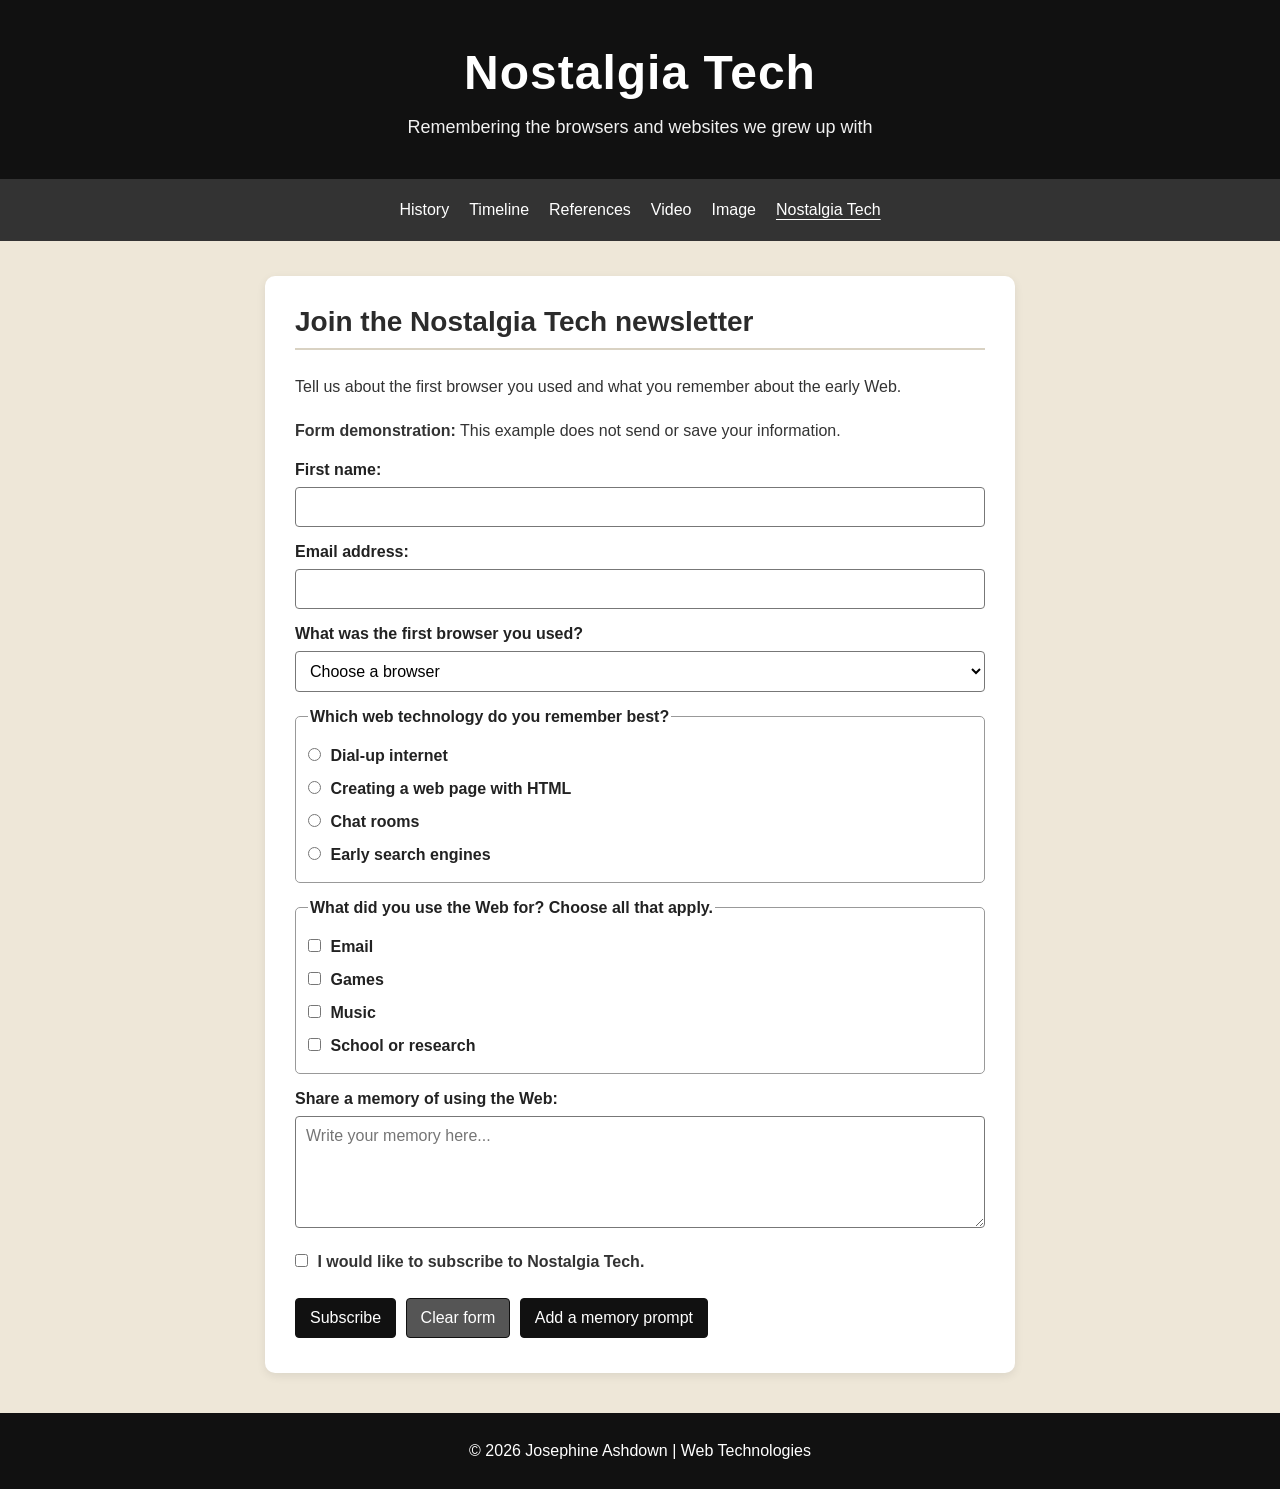
==== nostalgia-tech.html @ 3d27c57a "Add files via upload" ====
<!DOCTYPE html>
<html lang="en-GB">
<head>
    <meta charset="UTF-8">
    <meta name="viewport" content="width=device-width, initial-scale=1.0">
    <meta name="description" content="Share your memories of early web browsers and web technologies.">
    <title>Nostalgia Tech | Web Technologies</title>
    <link rel="stylesheet" href="web-technologies.css">

</head>
<body>
    <a class="skip-link" href="#main-content">Skip to main content</a>

    <header>
        <h1>Nostalgia Tech</h1>
        <p>Remembering the browsers and websites we grew up with</p>
    </header>

    <nav aria-label="Main navigation">
        <a href="index.html#history">History</a>
        <a href="index.html#timeline">Timeline</a>
        <a href="index.html#references">References</a>
        <a href="index.html#video">Video</a>
        <a href="index.html#image">Image</a>
        <a href="nostalgia-tech.html" aria-current="page">Nostalgia Tech</a>
    </nav>

    <main id="main-content">
        <section class="form-container">
            <h2>Join the Nostalgia Tech newsletter</h2>
            <p>Tell us about the first browser you used and what you remember about the early Web.</p>
            <p><strong>Form demonstration:</strong> This example does not send or save your information.</p>

            <!-- The form controls below demonstrate basic HTML form elements. -->
            <form onsubmit="alert('Thank you for trying the Nostalgia Tech form. This is a demonstration only.'); return false;">
                <label for="fname">First name:</label>
                <input type="text" id="fname" name="fname" required>

                <label for="email">Email address:</label>
                <input type="email" id="email" name="email" required>

                <label for="browser">What was the first browser you used?</label>
                <select id="browser" name="browser">
                    <option value="">Choose a browser</option>
                    <option value="netscape">Netscape Navigator</option>
                    <option value="internet-explorer">Internet Explorer</option>
                    <option value="aol">AOL browser</option>
                    <option value="firefox">Mozilla Firefox</option>
                    <option value="chrome">Google Chrome</option>
                    <option value="other">Another browser</option>
                    <option value="unsure">I cannot remember</option>
                </select>

                <fieldset>
                    <legend>Which web technology do you remember best?</legend>
                    <input type="radio" id="dialup" name="technology" value="dial-up">
                    <label for="dialup">Dial-up internet</label><br>
                    <input type="radio" id="html" name="technology" value="html">
                    <label for="html">Creating a web page with HTML</label><br>
                    <input type="radio" id="chat" name="technology" value="chat-rooms">
                    <label for="chat">Chat rooms</label><br>
                    <input type="radio" id="search" name="technology" value="search-engines">
                    <label for="search">Early search engines</label>
                </fieldset>

                <fieldset>
                    <legend>What did you use the Web for? Choose all that apply.</legend>
                    <input type="checkbox" id="email-use" name="web-use" value="email">
                    <label for="email-use">Email</label><br>
                    <input type="checkbox" id="games" name="web-use" value="games">
                    <label for="games">Games</label><br>
                    <input type="checkbox" id="music" name="web-use" value="music">
                    <label for="music">Music</label><br>
                    <input type="checkbox" id="school" name="web-use" value="school">
                    <label for="school">School or research</label>
                </fieldset>

                <label for="memory">Share a memory of using the Web:</label>
                <textarea id="memory" name="memory" rows="5" placeholder="Write your memory here..."></textarea>

                <p>
                    <input type="checkbox" id="subscribe" name="subscribe" value="yes" required>
                    <label for="subscribe">I would like to subscribe to Nostalgia Tech.</label>
                </p>

                <input type="submit" name="submit" value="Subscribe">
                <input type="reset" name="reset" value="Clear form">
                <input type="button" name="memory_prompt" value="Add a memory prompt" onclick="document.getElementById('memory').value = 'What is the first website you remember visiting?';">
            </form>
        </section>
    </main>

    <footer>
        <p>&copy; 2026 Josephine Ashdown | Web Technologies</p>
    </footer>
</body>
</html>
---- web-technologies.css ----
/* -----------------------------
   WEBSITE
------------------------------ */

* {
    box-sizing: border-box;
}

html {
    scroll-behavior: smooth;
}

body {
    background-color: #eee7d8;
    color: #222;
    font-family: Arial, Helvetica, sans-serif;
    margin: 0;
    padding: 0;
}

/* -----------------------------
   ACCESSIBILITY LINK
------------------------------ */

.skip-link {
    position: absolute;
    top: -60px;
    left: 20px;
    z-index: 1000;
    padding: 10px 16px;
    border: 2px solid #111;
    border-radius: 5px;
    background-color: white;
    color: #111;
    font-weight: bold;
}

.skip-link:focus {
    top: 15px;
}

/* -----------------------------
   HEADER
------------------------------ */

header {
    padding: 45px 20px 35px;
    background-color: #111;
    color: white;
    text-align: center;
}

header h1 {
    margin: 0;
    font-size: 48px;
    letter-spacing: 1px;
}

header p {
    margin: 12px 0 0;
    color: #f1f1f1;
    font-size: 18px;
    text-align: center;
}

/* -----------------------------
   NAVIGATION
------------------------------ */

nav {
    display: flex;
    flex-wrap: nowrap;
    justify-content: center;
    align-items: center;
    gap: 12px;
    overflow-x: auto;
    padding: 12px 8px;
    background-color: #333;
}

nav a {
    flex: 0 0 auto;
    padding: 10px 4px;
    color: white;
    font-size: 16px;
    text-decoration: none;
    white-space: nowrap;
}

nav a:hover,
nav a:focus-visible {
    background-color: white;
    color: black;
}

nav a:focus-visible {
    outline: 3px solid #335f87;
    outline-offset: 2px;
    text-decoration: underline;
}

nav a[aria-current="page"] {
    text-decoration: underline;
    text-underline-offset: 4px;
}

/* -----------------------------
   MAIN CONTENT AND SECTIONS
------------------------------ */

main {
    width: 100%;
    max-width: 1000px;
    margin: 35px auto;
    padding: 0 25px;
}

section {
    margin-bottom: 30px;
    padding: 30px;
    border-radius: 10px;
    background-color: white;
    box-shadow: 0 3px 10px rgba(0, 0, 0, 0.08);
}

h2 {
    margin-top: 0;
    padding-bottom: 10px;
    border-bottom: 2px solid #d9d2c3;
    color: #2b2b2b;
    font-size: 28px;
}

h3 {
    color: #444;
}

p {
    color: #333;
    font-size: 16px;
    line-height: 1.75;
    text-align: left;
}

ul {
    line-height: 1.8;
}

/* -----------------------------
   LINKS
------------------------------ */

main a {
    color: #174c7c;
    overflow-wrap: anywhere;
    text-decoration: underline;
    text-underline-offset: 3px;
}

main a:hover {
    color: #8b1e1e;
    text-decoration-thickness: 2px;
}

main a:focus-visible {
    outline: 3px solid #335f87;
    outline-offset: 3px;
}

/* -----------------------------
   TABLE
------------------------------ */

.table-container {
    overflow-x: auto;
}

table {
    width: 100%;
    margin-top: 20px;
    border-collapse: collapse;
}

caption {
    margin-bottom: 12px;
    color: #333;
    font-size: 17px;
    font-weight: bold;
    text-align: left;
}

th,
td {
    padding: 12px 14px;
    border: 1px solid #b8b8b8;
    text-align: left;
}

th {
    background-color: #313131;
    color: white;
}

tr:nth-child(even) {
    background-color: #f5f5f5;
}

/* -----------------------------
   IMAGE AND VIDEO
------------------------------ */

figure {
    margin: 25px 0;
    text-align: center;
}

img {
    display: block;
    width: 100%;
    max-width: 700px;
    height: auto;
    margin: auto;
    border-radius: 6px;
}

figcaption {
    margin-top: 12px;
    color: #555;
    font-size: 14px;
    font-style: italic;
}

.video-container {
    max-width: 700px;
    margin: 25px auto;
}

.video-container iframe {
    display: block;
    width: 100%;
    aspect-ratio: 16 / 9;
    border: 0;
    border-radius: 8px;
}

.small-note {
    color: #555;
    font-size: 14px;
    font-style: italic;
}

/* -----------------------------
   NEWSLETTER FORM
------------------------------ */

.form-container {
    max-width: 750px;
    margin: 30px auto;
}

.form-container label,
.form-container legend {
    font-weight: bold;
}

.form-container input[type="text"],
.form-container input[type="email"],
.form-container select,
.form-container textarea {
    display: block;
    width: 100%;
    margin: 8px 0 16px;
    padding: 10px;
    border: 1px solid #777;
    border-radius: 4px;
    background-color: white;
    font: inherit;
}

.form-container textarea {
    resize: vertical;
}

.form-container fieldset {
    margin: 16px 0;
    padding: 12px;
    border: 1px solid #999;
    border-radius: 5px;
}

.form-container input[type="radio"],
.form-container input[type="checkbox"] {
    margin: 10px 5px 10px 0;
    accent-color: #174c7c;
}

.form-container input[type="submit"],
.form-container input[type="reset"],
.form-container input[type="button"] {
    margin: 5px 5px 5px 0;
    padding: 10px 14px;
    border: 1px solid #111;
    border-radius: 4px;
    background-color: #111;
    color: white;
    font: inherit;
    cursor: pointer;
}

.form-container input[type="reset"] {
    background-color: #555;
}

.form-container input:focus-visible,
.form-container select:focus-visible,
.form-container textarea:focus-visible {
    outline: 3px solid #335f87;
    outline-offset: 2px;
}

/* -----------------------------
   FOOTER
------------------------------ */

footer {
    margin-top: 40px;
    padding: 24px 20px;
    background-color: #111;
}

footer p {
    margin: 0;
    color: white;
    text-align: center;
}

/* -----------------------------
   MOBILE LAYOUT
------------------------------ */

@media (max-width: 600px) {
    header {
        padding: 24px 16px;
    }

    header h1 {
        font-size: 30px;
        line-height: 1.2;
    }

    header p {
        font-size: 16px;
    }

    nav {
        justify-content: flex-start;
        gap: 8px;
        padding: 8px;
    }

    nav a {
        min-height: 44px;
        padding: 12px 4px;
        font-size: 14px;
    }

    main {
        margin: 20px auto;
        padding: 0 16px;
    }

    section {
        margin-bottom: 20px;
        padding: 20px;
    }

    h2 {
        font-size: 24px;
    }
}

/* Follow the visitor's reduced-motion setting */
@media (prefers-reduced-motion: reduce) {
    html {
        scroll-behavior: auto;
    }
}
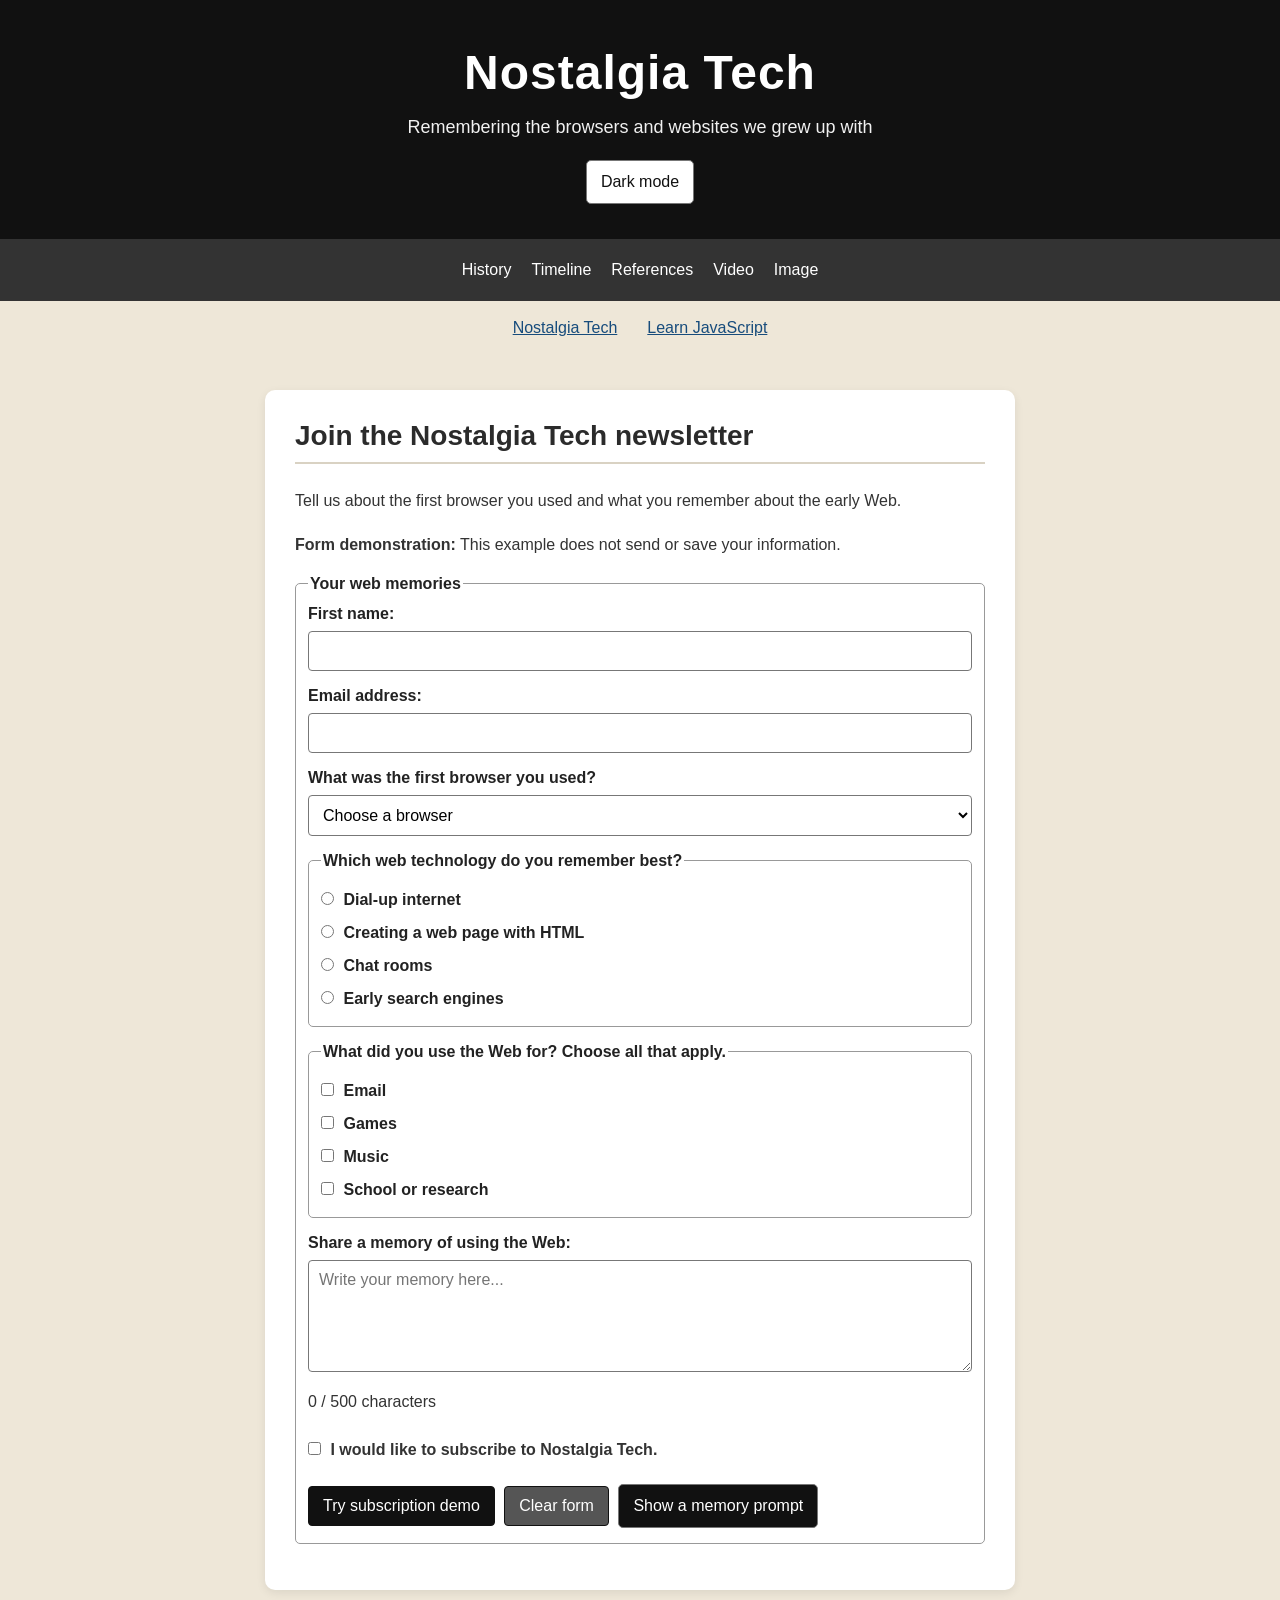
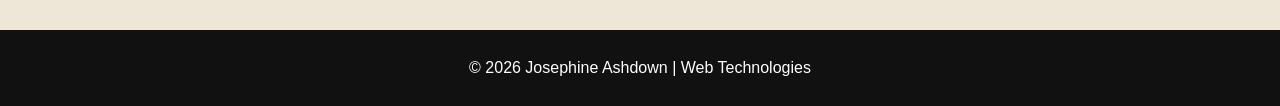
==== commit c4400b33: "Add files via upload" ====
--- a/nostalgia-tech.html
+++ b/nostalgia-tech.html
@@ -5,8 +5,10 @@
     <meta name="viewport" content="width=device-width, initial-scale=1.0">
     <meta name="description" content="Share your memories of early web browsers and web technologies.">
     <title>Nostalgia Tech | Web Technologies</title>
-    <link rel="stylesheet" href="web-technologies.css">
+    <link rel="stylesheet" href="style.css">
 
+    <!-- defer lets the HTML load before JavaScript finds its elements. -->
+    <script src="script.js" defer></script>
 </head>
 <body>
     <a class="skip-link" href="#main-content">Skip to main content</a>
@@ -14,6 +16,7 @@
     <header>
         <h1>Nostalgia Tech</h1>
         <p>Remembering the browsers and websites we grew up with</p>
+        <button id="theme-button" type="button" aria-pressed="false" hidden data-js-controls>Dark mode</button>
     </header>
 
     <nav aria-label="Main navigation">
@@ -22,22 +25,25 @@
         <a href="index.html#references">References</a>
         <a href="index.html#video">Video</a>
         <a href="index.html#image">Image</a>
-        <a href="nostalgia-tech.html" aria-current="page">Nostalgia Tech</a>
     </nav>
+    <div class="page-links"><a href="nostalgia-tech.html">Nostalgia Tech</a><a href="index.html#javascript">Learn JavaScript</a></div>
+    <noscript><p>JavaScript is disabled. You can still read the pages; interactive demonstrations need JavaScript enabled.</p></noscript>
 
-    <main id="main-content">
+    <main id="main-content" tabindex="-1">
         <section class="form-container">
             <h2>Join the Nostalgia Tech newsletter</h2>
             <p>Tell us about the first browser you used and what you remember about the early Web.</p>
             <p><strong>Form demonstration:</strong> This example does not send or save your information.</p>
 
             <!-- The form controls below demonstrate basic HTML form elements. -->
-            <form onsubmit="alert('Thank you for trying the Nostalgia Tech form. This is a demonstration only.'); return false;">
+            <form id="nostalgia-form">
+                <fieldset id="form-fields" disabled>
+                <legend>Your web memories</legend>
                 <label for="fname">First name:</label>
-                <input type="text" id="fname" name="fname" required>
+                <input type="text" id="fname" name="fname" autocomplete="given-name" required>
 
                 <label for="email">Email address:</label>
-                <input type="email" id="email" name="email" required>
+                <input type="email" id="email" name="email" autocomplete="email" required>
 
                 <label for="browser">What was the first browser you used?</label>
                 <select id="browser" name="browser">
@@ -76,16 +82,19 @@
                 </fieldset>
 
                 <label for="memory">Share a memory of using the Web:</label>
-                <textarea id="memory" name="memory" rows="5" placeholder="Write your memory here..."></textarea>
+                <textarea id="memory" name="memory" rows="5" maxlength="500" aria-describedby="memory-count memory-hint" placeholder="Write your memory here..."></textarea>
+                <p id="memory-count">0 / 500 characters</p><p id="memory-hint" aria-live="polite"></p>
 
                 <p>
                     <input type="checkbox" id="subscribe" name="subscribe" value="yes" required>
                     <label for="subscribe">I would like to subscribe to Nostalgia Tech.</label>
                 </p>
 
-                <input type="submit" name="submit" value="Subscribe">
+                <input type="submit" name="submit" value="Try subscription demo">
                 <input type="reset" name="reset" value="Clear form">
-                <input type="button" name="memory_prompt" value="Add a memory prompt" onclick="document.getElementById('memory').value = 'What is the first website you remember visiting?';">
+                <button type="button" id="memory-prompt">Show a memory prompt</button>
+            </fieldset>
+                <p id="form-status" class="status" role="status"></p>
             </form>
         </section>
     </main>
--- a/style.css
+++ b/style.css
@@ -0,0 +1,434 @@
+/* -----------------------------
+   WEBSITE
+------------------------------ */
+
+* {
+    box-sizing: border-box;
+}
+
+html {
+    scroll-behavior: smooth;
+}
+
+body {
+    background-color: #eee7d8;
+    color: #222;
+    font-family: Arial, Helvetica, sans-serif;
+    margin: 0;
+    padding: 0;
+}
+
+/* -----------------------------
+   ACCESSIBILITY LINK
+------------------------------ */
+
+.skip-link {
+    position: absolute;
+    top: -60px;
+    left: 20px;
+    z-index: 1000;
+    padding: 10px 16px;
+    border: 2px solid #111;
+    border-radius: 5px;
+    background-color: white;
+    color: #111;
+    font-weight: bold;
+}
+
+.skip-link:focus {
+    top: 15px;
+}
+
+/* -----------------------------
+   HEADER
+------------------------------ */
+
+header {
+    padding: 45px 20px 35px;
+    background-color: #111;
+    color: white;
+    text-align: center;
+}
+
+header h1 {
+    margin: 0;
+    font-size: 48px;
+    letter-spacing: 1px;
+}
+
+header p {
+    margin: 12px 0 0;
+    color: #f1f1f1;
+    font-size: 18px;
+    text-align: center;
+}
+
+/* -----------------------------
+   NAVIGATION
+------------------------------ */
+
+nav {
+    display: flex;
+    flex-wrap: nowrap;
+    justify-content: flex-start;
+    align-items: center;
+    gap: 12px;
+    overflow-x: auto;
+    padding: 12px 8px;
+    background-color: #333;
+}
+
+nav a {
+    flex: 0 0 auto;
+    padding: 10px 4px;
+    color: white;
+    font-size: 16px;
+    text-decoration: none;
+    white-space: nowrap;
+}
+
+nav a:hover,
+nav a:focus-visible {
+    background-color: white;
+    color: black;
+}
+
+nav a:focus-visible {
+    outline: 3px solid #335f87;
+    outline-offset: 2px;
+    text-decoration: underline;
+}
+
+nav a[aria-current="page"] {
+    text-decoration: underline;
+    text-underline-offset: 4px;
+}
+
+/* -----------------------------
+   MAIN CONTENT AND SECTIONS
+------------------------------ */
+
+main {
+    width: 100%;
+    max-width: 1000px;
+    margin: 35px auto;
+    padding: 0 25px;
+}
+
+section {
+    margin-bottom: 30px;
+    padding: 30px;
+    border-radius: 10px;
+    background-color: white;
+    box-shadow: 0 3px 10px rgba(0, 0, 0, 0.08);
+}
+
+h2 {
+    margin-top: 0;
+    padding-bottom: 10px;
+    border-bottom: 2px solid #d9d2c3;
+    color: #2b2b2b;
+    font-size: 28px;
+}
+
+h3 {
+    color: #444;
+}
+
+p {
+    color: #333;
+    font-size: 16px;
+    line-height: 1.75;
+    text-align: left;
+}
+
+ul {
+    line-height: 1.8;
+}
+
+/* -----------------------------
+   LINKS
+------------------------------ */
+
+main a {
+    color: #174c7c;
+    overflow-wrap: anywhere;
+    text-decoration: underline;
+    text-underline-offset: 3px;
+}
+
+main a:hover {
+    color: #8b1e1e;
+    text-decoration-thickness: 2px;
+}
+
+main a:focus-visible {
+    outline: 3px solid #335f87;
+    outline-offset: 3px;
+}
+
+/* -----------------------------
+   TABLE
+------------------------------ */
+
+.table-container {
+    overflow-x: auto;
+}
+
+table {
+    width: 100%;
+    margin-top: 20px;
+    border-collapse: collapse;
+}
+
+caption {
+    margin-bottom: 12px;
+    color: #333;
+    font-size: 17px;
+    font-weight: bold;
+    text-align: left;
+}
+
+th,
+td {
+    padding: 12px 14px;
+    border: 1px solid #b8b8b8;
+    text-align: left;
+}
+
+th {
+    background-color: #313131;
+    color: white;
+}
+
+tr:nth-child(even) {
+    background-color: #f5f5f5;
+}
+
+/* -----------------------------
+   IMAGE AND VIDEO
+------------------------------ */
+
+figure {
+    margin: 25px 0;
+    text-align: center;
+}
+
+img {
+    display: block;
+    width: 100%;
+    max-width: 700px;
+    height: auto;
+    margin: auto;
+    border-radius: 6px;
+}
+
+figcaption {
+    margin-top: 12px;
+    color: #555;
+    font-size: 14px;
+    font-style: italic;
+}
+
+.video-container {
+    max-width: 700px;
+    margin: 25px auto;
+}
+
+.video-container iframe {
+    display: block;
+    width: 100%;
+    aspect-ratio: 16 / 9;
+    border: 0;
+    border-radius: 8px;
+}
+
+.small-note {
+    color: #555;
+    font-size: 14px;
+    font-style: italic;
+}
+
+/* -----------------------------
+   NEWSLETTER FORM
+------------------------------ */
+
+.form-container {
+    max-width: 750px;
+    margin: 30px auto;
+}
+
+.form-container label,
+.form-container legend {
+    font-weight: bold;
+}
+
+.form-container input[type="text"],
+.form-container input[type="email"],
+.form-container select,
+.form-container textarea {
+    display: block;
+    width: 100%;
+    margin: 8px 0 16px;
+    padding: 10px;
+    border: 1px solid #777;
+    border-radius: 4px;
+    background-color: white;
+    font: inherit;
+}
+
+.form-container textarea {
+    resize: vertical;
+}
+
+.form-container fieldset {
+    margin: 16px 0;
+    padding: 12px;
+    border: 1px solid #999;
+    border-radius: 5px;
+}
+
+.form-container input[type="radio"],
+.form-container input[type="checkbox"] {
+    margin: 10px 5px 10px 0;
+    accent-color: #174c7c;
+}
+
+.form-container input[type="submit"],
+.form-container input[type="reset"],
+.form-container input[type="button"] {
+    margin: 5px 5px 5px 0;
+    padding: 10px 14px;
+    border: 1px solid #111;
+    border-radius: 4px;
+    background-color: #111;
+    color: white;
+    font: inherit;
+    cursor: pointer;
+}
+
+.form-container input[type="reset"] {
+    background-color: #555;
+}
+
+.form-container input:focus-visible,
+.form-container select:focus-visible,
+.form-container textarea:focus-visible {
+    outline: 3px solid #335f87;
+    outline-offset: 2px;
+}
+
+/* -----------------------------
+   FOOTER
+------------------------------ */
+
+footer {
+    margin-top: 40px;
+    padding: 24px 20px;
+    background-color: #111;
+}
+
+footer p {
+    margin: 0;
+    color: white;
+    text-align: center;
+}
+
+/* -----------------------------
+   MOBILE LAYOUT
+------------------------------ */
+
+@media (max-width: 600px) {
+    header {
+        padding: 24px 16px;
+    }
+
+    header h1 {
+        font-size: 30px;
+        line-height: 1.2;
+    }
+
+    header p {
+        font-size: 16px;
+    }
+
+    nav {
+        justify-content: flex-start;
+        gap: 8px;
+        padding: 8px;
+    }
+
+    nav a {
+        min-height: 44px;
+        padding: 12px 4px;
+        font-size: 14px;
+    }
+
+    main {
+        margin: 20px auto;
+        padding: 0 16px;
+    }
+
+    section {
+        margin-bottom: 20px;
+        padding: 20px;
+    }
+
+    h2 {
+        font-size: 24px;
+    }
+}
+
+/* Follow the visitor's reduced-motion setting */
+@media (prefers-reduced-motion: reduce) {
+    html {
+        scroll-behavior: auto;
+    }
+}
+
+/* Shared controls: native buttons support keyboard activation. */
+button { font: inherit; padding: 10px 14px; min-height: 44px; border: 1px solid #777; border-radius: 5px; cursor: pointer; background: #111; color: white; }
+button:hover { background: #444; }
+:focus-visible { outline: 3px solid #337bb7; outline-offset: 3px; }
+header button { margin-top: 16px; background: white; color: #111; }
+header button:hover { background: #ddd; }
+[hidden] { display: none !important; }
+nav a:first-child { margin-left: auto; }
+nav a:last-child { margin-right: auto; }
+.page-links { display: flex; justify-content: center; flex-wrap: wrap; gap: 18px; padding: 12px; background: #eee7d8; }
+.page-links a { color: #174c7c; padding: 6px; }
+input, select, textarea { font: inherit; max-width: 100%; }
+#browser-filter { display: block; width: 100%; padding: 12px; margin: 8px 0; }
+details { border: 1px solid #999; border-radius: 5px; padding: 14px; margin: 14px 0; }
+summary { cursor: pointer; font-weight: bold; min-height: 32px; }
+pre { background: #f3f0e9; padding: 16px; overflow-x: auto; line-height: 1.6; }
+code { font-family: Consolas, monospace; }
+.demo-controls { display: flex; flex-wrap: wrap; gap: 10px; }
+.status { border-left: 4px solid #335f87; padding-left: 12px; }
+fieldset { min-width: 0; }
+/* JavaScript toggles this class; CSS remains responsible for colours. */
+body.dark-mode { background: #181818; color: #f5f5f5; color-scheme: dark; }
+body.dark-mode section { background: #242424; }
+body.dark-mode p, body.dark-mode h2, body.dark-mode h3,
+body.dark-mode caption, body.dark-mode figcaption { color: #f5f5f5; }
+body.dark-mode main a { color: #9dccff; }
+body.dark-mode tr:nth-child(even), body.dark-mode pre { background: #333; }
+body.dark-mode .form-container input[type="text"],
+body.dark-mode .form-container input[type="email"],
+body.dark-mode select, body.dark-mode textarea { background: #181818; color: #fff; }
+/* Five section links stay together. Other pages have their own row. */
+@media (max-width: 600px) {
+    nav { gap: 6px; padding: 8px 4px; }
+    nav a { font-size: 13px; padding: 12px 3px; }
+    section { padding: 16px; }
+    th, td { padding: 8px; }
+}
+/* Print the learning material without navigation or interactive controls. */
+@media print {
+    body, body.dark-mode { background: white; color: black; }
+    header, footer, nav, .page-links, button, .demo-controls, .video-container { display: none !important; }
+    main { max-width: none; padding: 0; margin: 0; }
+    section, body.dark-mode section { box-shadow: none; background: white; padding: 8px 0; }
+    body.dark-mode p, body.dark-mode h2, body.dark-mode h3, body.dark-mode caption { color: black; }
+    pre { white-space: pre-wrap; overflow-wrap: anywhere; }
+}
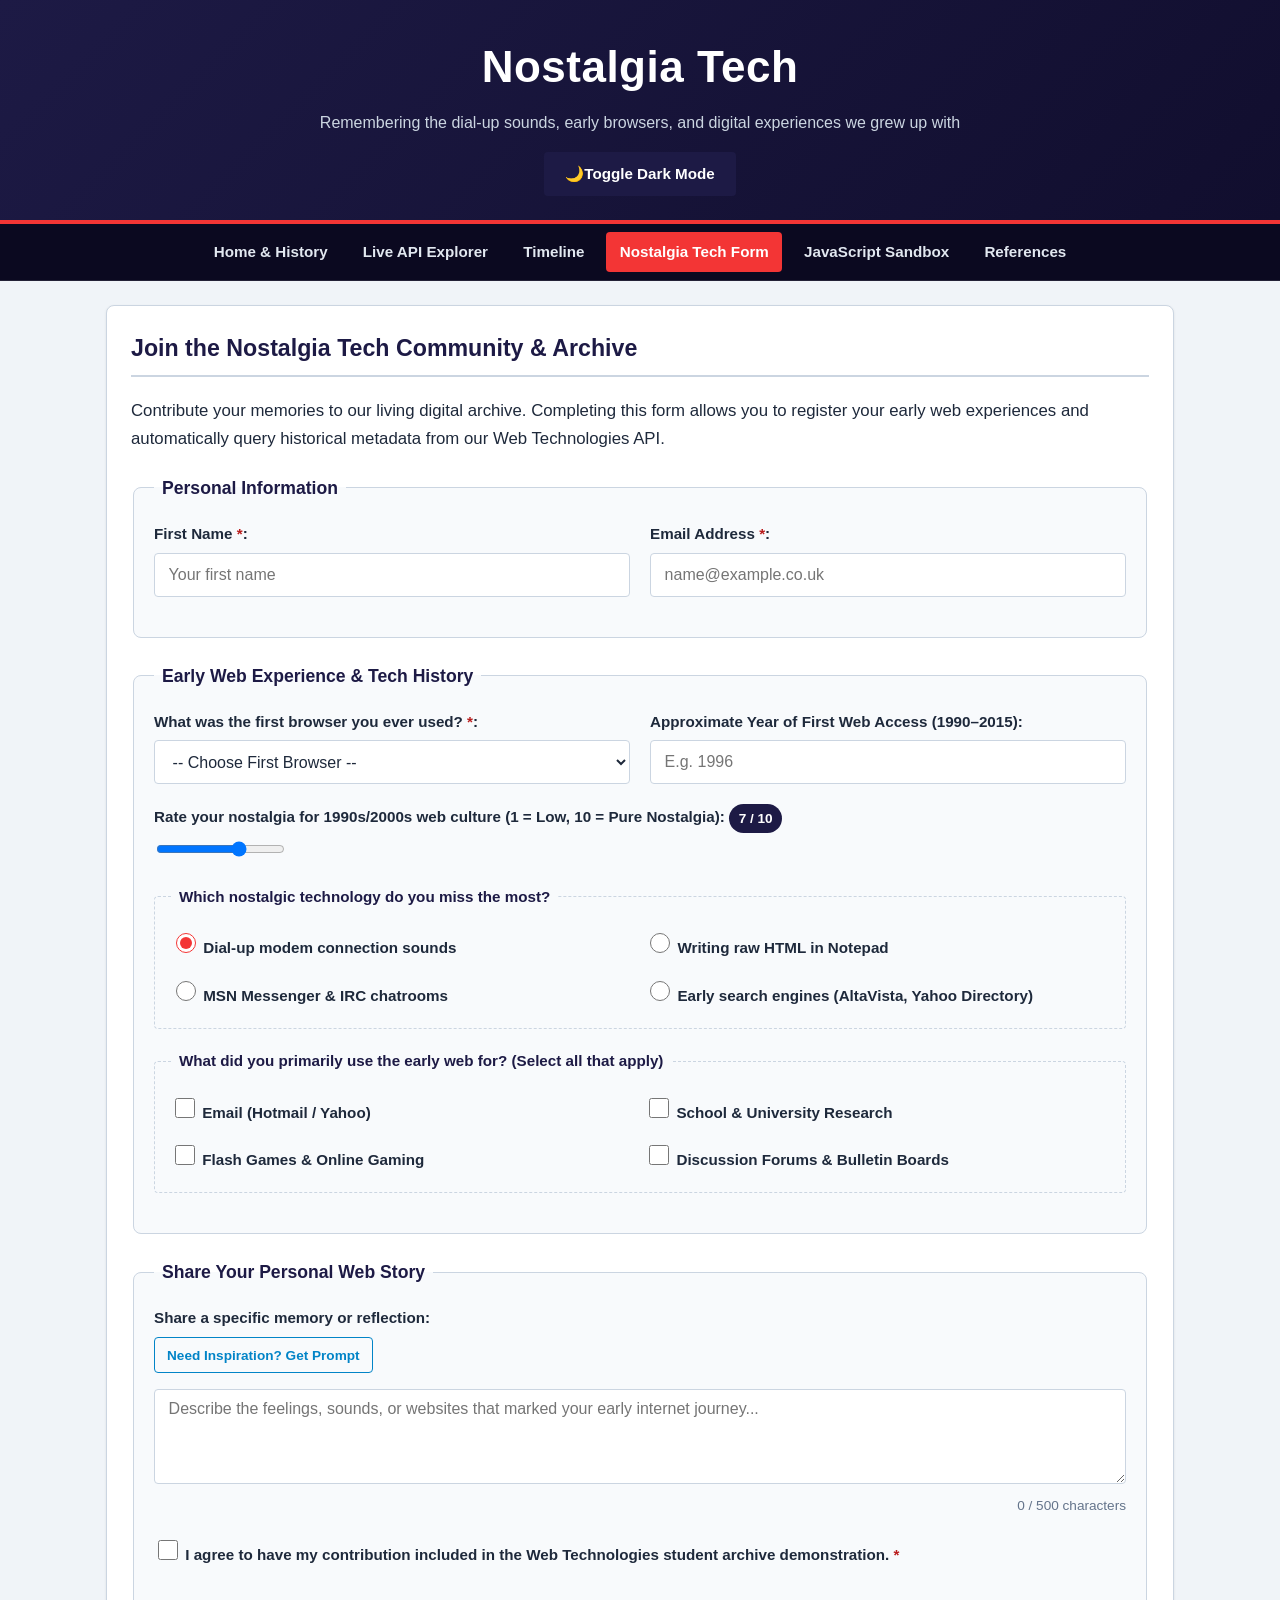
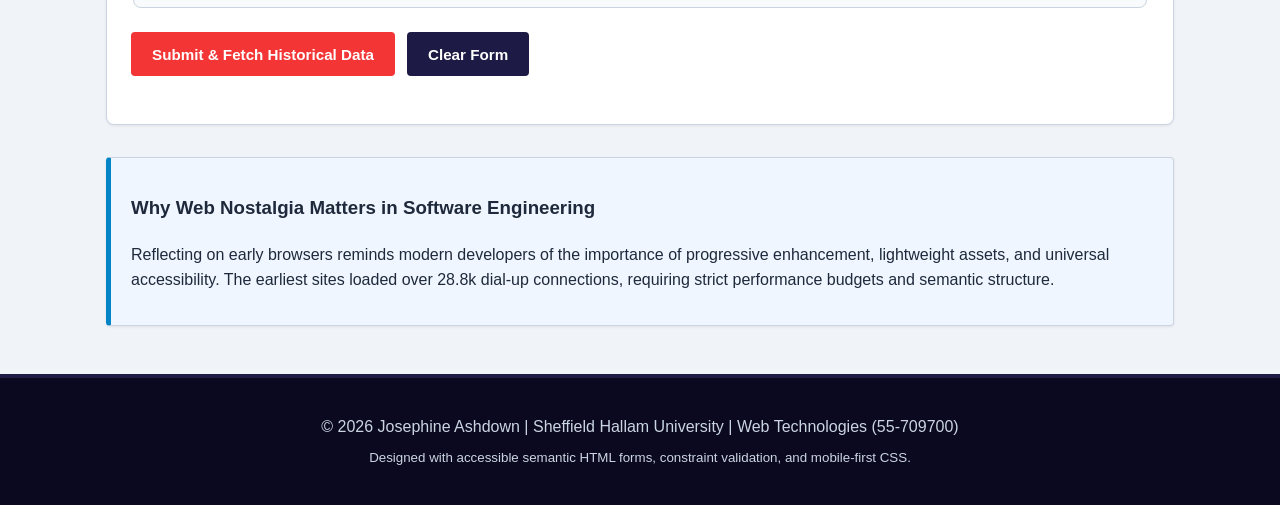
==== commit 5d359f9b: "Add files via upload" ====
--- a/nostalgia-tech.html
+++ b/nostalgia-tech.html
@@ -3,104 +3,251 @@
 <head>
     <meta charset="UTF-8">
     <meta name="viewport" content="width=device-width, initial-scale=1.0">
-    <meta name="description" content="Share your memories of early web browsers and web technologies.">
-    <title>Nostalgia Tech | Web Technologies</title>
+    <meta name="description" content="Share and archive memories of early web browsers, vintage web technologies, and dial-up internet experiences.">
+    <title>Nostalgia Tech | Web Memories & Archive Community</title>
+    
+    <!-- External Mobile-First Stylesheet -->
     <link rel="stylesheet" href="style.css">
-
-    <!-- defer lets the HTML load before JavaScript finds its elements. -->
+    
+    <!-- External JavaScript with defer -->
     <script src="script.js" defer></script>
 </head>
 <body>
+    <!-- Accessibility Skip Link -->
     <a class="skip-link" href="#main-content">Skip to main content</a>
 
-    <header>
-        <h1>Nostalgia Tech</h1>
-        <p>Remembering the browsers and websites we grew up with</p>
-        <button id="theme-button" type="button" aria-pressed="false" hidden data-js-controls>Dark mode</button>
+    <!-- Semantic Header -->
+    <header class="site-header">
+        <div class="header-content">
+            <h1>Nostalgia Tech</h1>
+            <p class="tagline">Remembering the dial-up sounds, early browsers, and digital experiences we grew up with</p>
+            <button id="theme-button" type="button" class="btn btn-secondary" aria-pressed="false" data-js-controls>
+                <span class="theme-icon" aria-hidden="true">🌙</span> Toggle Dark Mode
+            </button>
+        </div>
     </header>
 
-    <nav aria-label="Main navigation">
-        <a href="index.html#history">History</a>
-        <a href="index.html#timeline">Timeline</a>
-        <a href="index.html#references">References</a>
-        <a href="index.html#video">Video</a>
-        <a href="index.html#image">Image</a>
+    <!-- Semantic Navigation -->
+    <nav class="site-nav" aria-label="Main navigation">
+        <div class="nav-container">
+            <a href="index.html" class="nav-link">Home &amp; History</a>
+            <a href="index.html#explorer" class="nav-link">Live API Explorer</a>
+            <a href="index.html#timeline" class="nav-link">Timeline</a>
+            <a href="nostalgia-tech.html" class="nav-link active" aria-current="page">Nostalgia Tech Form</a>
+            <a href="index.html#javascript" class="nav-link">JavaScript Sandbox</a>
+            <a href="index.html#references" class="nav-link">References</a>
+        </div>
     </nav>
-    <div class="page-links"><a href="nostalgia-tech.html">Nostalgia Tech</a><a href="index.html#javascript">Learn JavaScript</a></div>
-    <noscript><p>JavaScript is disabled. You can still read the pages; interactive demonstrations need JavaScript enabled.</p></noscript>
 
     <main id="main-content" tabindex="-1">
-        <section class="form-container">
-            <h2>Join the Nostalgia Tech newsletter</h2>
-            <p>Tell us about the first browser you used and what you remember about the early Web.</p>
-            <p><strong>Form demonstration:</strong> This example does not send or save your information.</p>
-
-            <!-- The form controls below demonstrate basic HTML form elements. -->
-            <form id="nostalgia-form">
-                <fieldset id="form-fields" disabled>
-                <legend>Your web memories</legend>
-                <label for="fname">First name:</label>
-                <input type="text" id="fname" name="fname" autocomplete="given-name" required>
-
-                <label for="email">Email address:</label>
-                <input type="email" id="email" name="email" autocomplete="email" required>
-
-                <label for="browser">What was the first browser you used?</label>
-                <select id="browser" name="browser">
-                    <option value="">Choose a browser</option>
-                    <option value="netscape">Netscape Navigator</option>
-                    <option value="internet-explorer">Internet Explorer</option>
-                    <option value="aol">AOL browser</option>
-                    <option value="firefox">Mozilla Firefox</option>
-                    <option value="chrome">Google Chrome</option>
-                    <option value="other">Another browser</option>
-                    <option value="unsure">I cannot remember</option>
-                </select>
-
-                <fieldset>
-                    <legend>Which web technology do you remember best?</legend>
-                    <input type="radio" id="dialup" name="technology" value="dial-up">
-                    <label for="dialup">Dial-up internet</label><br>
-                    <input type="radio" id="html" name="technology" value="html">
-                    <label for="html">Creating a web page with HTML</label><br>
-                    <input type="radio" id="chat" name="technology" value="chat-rooms">
-                    <label for="chat">Chat rooms</label><br>
-                    <input type="radio" id="search" name="technology" value="search-engines">
-                    <label for="search">Early search engines</label>
+        <section class="content-section card-surface">
+            <h2>Join the Nostalgia Tech Community &amp; Archive</h2>
+            <p class="lead-text">
+                Contribute your memories to our living digital archive. Completing this form allows you to register your early web experiences and automatically query historical metadata from our Web Technologies API.
+            </p>
+
+            <!-- Comprehensive HTML5 Form showcasing advanced elements and validation -->
+            <!-- Citation: HTML Forms and Validation patterns adapted from W3Schools HTML Forms:
+                 https://www.w3schools.com/html/html_forms.asp
+                 https://www.w3schools.com/html/html_form_input_types.asp -->
+            <form id="nostalgia-form" class="styled-form" novalidate>
+                
+                <!-- Fieldset 1: Identity & Credentials -->
+                <fieldset class="form-fieldset">
+                    <legend>Personal Information</legend>
+                    
+                    <div class="form-row">
+                        <div class="form-group flex-1">
+                            <label for="fname">First Name <span class="required-indicator" aria-hidden="true">*</span>:</label>
+                            <input 
+                                type="text" 
+                                id="fname" 
+                                name="fname" 
+                                autocomplete="given-name" 
+                                required 
+                                minlength="2" 
+                                maxlength="50"
+                                placeholder="Your first name"
+                                aria-required="true"
+                            >
+                            <span class="validation-message" aria-live="polite"></span>
+                        </div>
+
+                        <div class="form-group flex-1">
+                            <label for="email">Email Address <span class="required-indicator" aria-hidden="true">*</span>:</label>
+                            <input 
+                                type="email" 
+                                id="email" 
+                                name="email" 
+                                autocomplete="email" 
+                                required 
+                                placeholder="name@example.co.uk"
+                                aria-required="true"
+                            >
+                            <span class="validation-message" aria-live="polite"></span>
+                        </div>
+                    </div>
                 </fieldset>
 
-                <fieldset>
-                    <legend>What did you use the Web for? Choose all that apply.</legend>
-                    <input type="checkbox" id="email-use" name="web-use" value="email">
-                    <label for="email-use">Email</label><br>
-                    <input type="checkbox" id="games" name="web-use" value="games">
-                    <label for="games">Games</label><br>
-                    <input type="checkbox" id="music" name="web-use" value="music">
-                    <label for="music">Music</label><br>
-                    <input type="checkbox" id="school" name="web-use" value="school">
-                    <label for="school">School or research</label>
+                <!-- Fieldset 2: Web Heritage & Technical Choices -->
+                <fieldset class="form-fieldset">
+                    <legend>Early Web Experience &amp; Tech History</legend>
+
+                    <div class="form-row">
+                        <div class="form-group flex-1">
+                            <label for="browser-select">What was the first browser you ever used? <span class="required-indicator" aria-hidden="true">*</span>:</label>
+                            <select id="browser-select" name="firstBrowser" required aria-required="true">
+                                <option value="">-- Choose First Browser --</option>
+                                <option value="WorldWideWeb">WorldWideWeb (1990)</option>
+                                <option value="Mosaic_(web_browser)">NCSA Mosaic (1993)</option>
+                                <option value="Netscape_Navigator">Netscape Navigator (1994)</option>
+                                <option value="Internet_Explorer">Internet Explorer (1995)</option>
+                                <option value="Opera_(web_browser)">Opera Browser (1995)</option>
+                                <option value="Mozilla_Firefox">Mozilla Firefox (2004)</option>
+                                <option value="Google_Chrome">Google Chrome (2008)</option>
+                                <option value="other">Another retro browser</option>
+                            </select>
+                        </div>
+
+                        <div class="form-group flex-1">
+                            <label for="year-input">Approximate Year of First Web Access (1990–2015):</label>
+                            <!-- Number input with min/max constraints -->
+                            <input 
+                                type="number" 
+                                id="year-input" 
+                                name="firstYear" 
+                                min="1990" 
+                                max="2015" 
+                                step="1" 
+                                placeholder="E.g. 1996"
+                            >
+                        </div>
+                    </div>
+
+                    <!-- Range Slider: Nostalgia Rating -->
+                    <!-- Citation: HTML Range slider adapted from W3Schools:
+                         https://www.w3schools.com/tags/att_input_type_range.asp -->
+                    <div class="form-group">
+                        <label for="nostalgia-rating">
+                            Rate your nostalgia for 1990s/2000s web culture (1 = Low, 10 = Pure Nostalgia): 
+                            <strong id="rating-output" class="badge-pill">7 / 10</strong>
+                        </label>
+                        <input 
+                            type="range" 
+                            id="nostalgia-rating" 
+                            name="nostalgiaRating" 
+                            min="1" 
+                            max="10" 
+                            value="7" 
+                            step="1"
+                        >
+                    </div>
+
+                    <!-- Radio Buttons Group -->
+                    <div class="form-group">
+                        <fieldset class="sub-fieldset">
+                            <legend>Which nostalgic technology do you miss the most?</legend>
+                            <div class="radio-grid">
+                                <label class="radio-label">
+                                    <input type="radio" name="techMemory" value="dialup" checked> Dial-up modem connection sounds
+                                </label>
+                                <label class="radio-label">
+                                    <input type="radio" name="techMemory" value="html-page"> Writing raw HTML in Notepad
+                                </label>
+                                <label class="radio-label">
+                                    <input type="radio" name="techMemory" value="chat"> MSN Messenger &amp; IRC chatrooms
+                                </label>
+                                <label class="radio-label">
+                                    <input type="radio" name="techMemory" value="search"> Early search engines (AltaVista, Yahoo Directory)
+                                </label>
+                            </div>
+                        </fieldset>
+                    </div>
+
+                    <!-- Checkboxes Group -->
+                    <div class="form-group">
+                        <fieldset class="sub-fieldset">
+                            <legend>What did you primarily use the early web for? (Select all that apply)</legend>
+                            <div class="checkbox-grid">
+                                <label class="checkbox-label">
+                                    <input type="checkbox" name="usage" value="email"> Email (Hotmail / Yahoo)
+                                </label>
+                                <label class="checkbox-label">
+                                    <input type="checkbox" name="usage" value="school"> School &amp; University Research
+                                </label>
+                                <label class="checkbox-label">
+                                    <input type="checkbox" name="usage" value="gaming"> Flash Games &amp; Online Gaming
+                                </label>
+                                <label class="checkbox-label">
+                                    <input type="checkbox" name="usage" value="forums"> Discussion Forums &amp; Bulletin Boards
+                                </label>
+                            </div>
+                        </fieldset>
+                    </div>
                 </fieldset>
 
-                <label for="memory">Share a memory of using the Web:</label>
-                <textarea id="memory" name="memory" rows="5" maxlength="500" aria-describedby="memory-count memory-hint" placeholder="Write your memory here..."></textarea>
-                <p id="memory-count">0 / 500 characters</p><p id="memory-hint" aria-live="polite"></p>
-
-                <p>
-                    <input type="checkbox" id="subscribe" name="subscribe" value="yes" required>
-                    <label for="subscribe">I would like to subscribe to Nostalgia Tech.</label>
-                </p>
-
-                <input type="submit" name="submit" value="Try subscription demo">
-                <input type="reset" name="reset" value="Clear form">
-                <button type="button" id="memory-prompt">Show a memory prompt</button>
-            </fieldset>
-                <p id="form-status" class="status" role="status"></p>
+                <!-- Fieldset 3: Qualitative Reflection & Consent -->
+                <fieldset class="form-fieldset">
+                    <legend>Share Your Personal Web Story</legend>
+                    
+                    <div class="form-group">
+                        <div class="label-with-action">
+                            <label for="memory-text">Share a specific memory or reflection:</label>
+                            <button type="button" id="memory-prompt-btn" class="btn btn-outline-sm">Need Inspiration? Get Prompt</button>
+                        </div>
+                        <p id="memory-hint" class="hint-text" aria-live="polite"></p>
+                        <textarea 
+                            id="memory-text" 
+                            name="memoryText" 
+                            rows="4" 
+                            maxlength="500" 
+                            placeholder="Describe the feelings, sounds, or websites that marked your early internet journey..." 
+                            aria-describedby="char-count"
+                        ></textarea>
+                        <div id="char-count" class="char-counter" aria-live="polite">0 / 500 characters</div>
+                    </div>
+
+                    <div class="form-group checkbox-consent">
+                        <label class="checkbox-label">
+                            <input type="checkbox" id="subscribe-checkbox" name="subscribe" required aria-required="true">
+                            <span>I agree to have my contribution included in the Web Technologies student archive demonstration. <span class="required-indicator">*</span></span>
+                        </label>
+                    </div>
+                </fieldset>
+
+                <!-- Form Controls & Actions -->
+                <div class="form-actions">
+                    <button type="submit" id="submit-form-btn" class="btn btn-primary">
+                        Submit &amp; Fetch Historical Data
+                    </button>
+                    <button type="reset" id="reset-form-btn" class="btn btn-secondary">
+                        Clear Form
+                    </button>
+                </div>
             </form>
+
+            <!-- Dynamic Post-Submission Status & Live API Feedback -->
+            <div id="form-feedback" class="status-banner" role="status" aria-live="polite"></div>
+            
+            <!-- Injected dynamic historical card from API based on user's first browser -->
+            <div id="browser-historical-card" class="api-results-wrapper"></div>
         </section>
+
+        <!-- Contextual Sidebar / Aside -->
+        <aside class="content-section callout-box">
+            <h3>Why Web Nostalgia Matters in Software Engineering</h3>
+            <p>
+                Reflecting on early browsers reminds modern developers of the importance of progressive enhancement, lightweight assets, and universal accessibility. The earliest sites loaded over 28.8k dial-up connections, requiring strict performance budgets and semantic structure.
+            </p>
+        </aside>
     </main>
 
-    <footer>
-        <p>&copy; 2026 Josephine Ashdown | Web Technologies</p>
+    <!-- Semantic Footer -->
+    <footer class="site-footer">
+        <div class="footer-container">
+            <p>&copy; 2026 Josephine Ashdown | Sheffield Hallam University | Web Technologies (55-709700)</p>
+            <p><small>Designed with accessible semantic HTML forms, constraint validation, and mobile-first CSS.</small></p>
+        </div>
     </footer>
 </body>
 </html>
--- a/style.css
+++ b/style.css
@@ -1,434 +1,906 @@
-/* -----------------------------
-   WEBSITE
------------------------------- */
-
-* {
+/* ==========================================================================
+   WEB TECHNOLOGIES (55-709700) – MASTER STYLESHEET
+   Architecture: Mobile-First Responsive Design (W3C / WCAG 2.1 AA Compliant)
+   Author: Josephine Ashdown
+   ========================================================================== */
+
+/* --------------------------------------------------------------------------
+   1. CSS Custom Properties (Design Tokens & Color Palette)
+   Citation: CSS Variables pattern adapted from W3Schools CSS Variables:
+   https://www.w3schools.com/css/css3_variables.asp
+   -------------------------------------------------------------------------- */
+:root {
+    /* Brand Theme Colors */
+    --color-primary: #1d1a45;       /* Deep Navy Blue */
+    --color-primary-hover: #2e2a6d;
+    --color-secondary: #f33535;     /* Accent Red */
+    --color-secondary-hover: #d22626;
+    --color-accent-teal: #0284c7;
+
+    /* Light Mode Neutrals */
+    --bg-page: #f0f4f8;             /* Soft Pale Blue-Gray */
+    --bg-surface: #ffffff;          /* Pure White for Cards */
+    --bg-surface-alt: #f8fafc;
+    --text-primary: #1e293b;        /* Charcoal for optimal readability */
+    --text-muted: #64748b;          /* Muted body text */
+    --border-color: #cbd5e1;
+    --border-focus: #0284c7;
+
+    /* Status Colors */
+    --color-success: #15803d;
+    --color-warning: #b45309;
+    --color-error: #b91c1c;
+
+    /* Typography & Spacing */
+    --font-stack: Arial, Helvetica, sans-serif;
+    --font-mono: Consolas, Monaco, "Courier New", monospace;
+    --radius-sm: 4px;
+    --radius-md: 8px;
+    --radius-lg: 12px;
+    --shadow-sm: 0 1px 3px rgba(0, 0, 0, 0.08);
+    --shadow-md: 0 4px 12px rgba(0, 0, 0, 0.1);
+    --shadow-lg: 0 10px 25px rgba(0, 0, 0, 0.15);
+    --transition: all 0.25s ease-in-out;
+}
+
+/* Dark Mode Variables */
+/* Citation: Dark mode class implementation adapted from W3Schools How TO - Toggle Dark Mode:
+   https://www.w3schools.com/howto/howto_js_toggle_dark_mode.asp */
+body.dark-mode {
+    --bg-page: #0f172a;             /* Dark Slate */
+    --bg-surface: #1e293b;          /* Elevated Slate */
+    --bg-surface-alt: #334155;
+    --text-primary: #f8fafc;        /* High contrast near-white */
+    --text-muted: #94a3b8;
+    --border-color: #475569;
+    --border-focus: #38bdf8;
+    --shadow-md: 0 4px 12px rgba(0, 0, 0, 0.4);
+}
+
+/* --------------------------------------------------------------------------
+   2. Reset & Universal Box Sizing
+   Citation: CSS Box Sizing adapted from W3Schools CSS Box Sizing:
+   https://www.w3schools.com/css/css3_box-sizing.asp
+   -------------------------------------------------------------------------- */
+*, *::before, *::after {
     box-sizing: border-box;
 }
 
 html {
     scroll-behavior: smooth;
+    font-size: 100%;
 }
 
 body {
-    background-color: #eee7d8;
-    color: #222;
-    font-family: Arial, Helvetica, sans-serif;
     margin: 0;
     padding: 0;
-}
-
-/* -----------------------------
-   ACCESSIBILITY LINK
------------------------------- */
-
+    font-family: var(--font-stack);
+    background-color: var(--bg-page);
+    color: var(--text-primary);
+    line-height: 1.6;
+    transition: background-color 0.3s ease, color 0.3s ease;
+}
+
+/* --------------------------------------------------------------------------
+   3. Accessibility: Skip Link & Focus Management
+   Citation: Accessible skip link pattern adapted from W3Schools Accessibility:
+   https://www.w3schools.com/accessibility/accessibility_skip_links.php
+   -------------------------------------------------------------------------- */
 .skip-link {
     position: absolute;
-    top: -60px;
-    left: 20px;
-    z-index: 1000;
-    padding: 10px 16px;
-    border: 2px solid #111;
-    border-radius: 5px;
-    background-color: white;
-    color: #111;
+    top: -100px;
+    left: 1rem;
+    z-index: 9999;
+    padding: 0.75rem 1.25rem;
+    background-color: var(--color-secondary);
+    color: #ffffff;
     font-weight: bold;
+    text-decoration: none;
+    border-radius: var(--radius-sm);
+    box-shadow: var(--shadow-lg);
+    transition: top 0.2s ease;
 }
 
 .skip-link:focus {
-    top: 15px;
-}
-
-/* -----------------------------
-   HEADER
------------------------------- */
-
-header {
-    padding: 45px 20px 35px;
-    background-color: #111;
-    color: white;
+    top: 1rem;
+}
+
+/* Universal Keyboard Focus Ring */
+:focus-visible {
+    outline: 3px solid var(--border-focus);
+    outline-offset: 3px;
+}
+
+/* --------------------------------------------------------------------------
+   4. Header & Theme Toggle
+   -------------------------------------------------------------------------- */
+.site-header {
+    background: linear-gradient(135deg, var(--color-primary) 0%, #110e2e 100%);
+    color: #ffffff;
+    padding: 2rem 1rem 1.5rem;
     text-align: center;
-}
-
-header h1 {
+    border-bottom: 4px solid var(--color-secondary);
+}
+
+.header-content {
+    max-width: 1000px;
+    margin: 0 auto;
+}
+
+.site-header h1 {
     margin: 0;
-    font-size: 48px;
-    letter-spacing: 1px;
-}
-
-header p {
-    margin: 12px 0 0;
-    color: #f1f1f1;
-    font-size: 18px;
-    text-align: center;
-}
-
-/* -----------------------------
-   NAVIGATION
------------------------------- */
-
-nav {
+    font-size: 1.85rem;
+    letter-spacing: 0.5px;
+}
+
+.site-header .tagline {
+    margin: 0.5rem 0 1rem;
+    font-size: 1rem;
+    color: #cbd5e1;
+}
+
+/* --------------------------------------------------------------------------
+   5. Navigation Bar (Mobile-First Scrolling Bar)
+   Citation: CSS Flexbox Navigation adapted from W3Schools CSS Flexbox:
+   https://www.w3schools.com/css/css3_flexbox.asp
+   -------------------------------------------------------------------------- */
+.site-nav {
+    background-color: #0b0920;
+    border-bottom: 1px solid rgba(255, 255, 255, 0.1);
+    position: sticky;
+    top: 0;
+    z-index: 100;
+}
+
+.nav-container {
     display: flex;
-    flex-wrap: nowrap;
-    justify-content: flex-start;
+    overflow-x: auto;
+    white-space: nowrap;
+    padding: 0.5rem 1rem;
+    gap: 0.5rem;
+    -webkit-overflow-scrolling: touch;
+}
+
+.nav-link {
+    color: #e2e8f0;
+    text-decoration: none;
+    padding: 0.5rem 0.85rem;
+    font-size: 0.95rem;
+    font-weight: 600;
+    border-radius: var(--radius-sm);
+    transition: var(--transition);
+}
+
+.nav-link:hover {
+    background-color: rgba(255, 255, 255, 0.15);
+    color: #ffffff;
+}
+
+/* Attribute Selector for Active Navigation Item */
+.nav-link[aria-current="page"],
+.nav-link.active {
+    background-color: var(--color-secondary);
+    color: #ffffff;
+}
+
+.highlight-link {
+    border: 1px solid var(--color-secondary);
+    color: #fca5a5;
+}
+
+/* --------------------------------------------------------------------------
+   6. Main Content & Section Layout (Mobile First: Single Column)
+   -------------------------------------------------------------------------- */
+main {
+    max-width: 1100px;
+    margin: 1.5rem auto 3rem;
+    padding: 0 1rem;
+}
+
+.content-section {
+    background-color: var(--bg-surface);
+    border-radius: var(--radius-md);
+    padding: 1.5rem;
+    margin-bottom: 2rem;
+    box-shadow: var(--shadow-sm);
+    border: 1px solid var(--border-color);
+    transition: var(--transition);
+}
+
+.content-section h2 {
+    margin-top: 0;
+    color: var(--color-primary);
+    border-bottom: 2px solid var(--border-color);
+    padding-bottom: 0.5rem;
+    font-size: 1.45rem;
+}
+
+body.dark-mode .content-section h2 {
+    color: #93c5fd;
+    border-color: var(--border-color);
+}
+
+.lead-text {
+    font-size: 1.05rem;
+    line-height: 1.7;
+    margin-bottom: 1.25rem;
+}
+
+/* Articles Grid (Mobile-First: 1 column) */
+.articles-grid {
+    display: flex;
+    flex-direction: column;
+    gap: 1.25rem;
+    margin-top: 1.5rem;
+}
+
+.history-card {
+    background-color: var(--bg-surface-alt);
+    border: 1px solid var(--border-color);
+    border-left: 5px solid var(--color-primary);
+    border-radius: var(--radius-sm);
+    padding: 1.25rem;
+    transition: var(--transition);
+}
+
+.history-card:hover {
+    box-shadow: var(--shadow-md);
+    transform: translateY(-2px);
+}
+
+.history-card h3 {
+    margin-top: 0;
+    color: var(--color-primary);
+    font-size: 1.15rem;
+}
+
+body.dark-mode .history-card h3 {
+    color: #60a5fa;
+}
+
+/* Semantic Aside Callout Box */
+.callout-box {
+    background-color: #eff6ff;
+    border-left: 5px solid var(--color-accent-teal);
+    border-radius: var(--radius-sm);
+    padding: 1rem 1.25rem;
+    margin-top: 1.5rem;
+}
+
+body.dark-mode .callout-box {
+    background-color: #1e3a5f;
+    border-left-color: #38bdf8;
+}
+
+.callout-box h4 {
+    margin: 0 0 0.5rem;
+    color: var(--color-accent-teal);
+    font-size: 1.05rem;
+}
+
+body.dark-mode .callout-box h4 {
+    color: #38bdf8;
+}
+
+/* --------------------------------------------------------------------------
+   7. Buttons & Form Controls (Touch Targets >= 44px for Mobile WCAG)
+   Citation: CSS Buttons adapted from W3Schools CSS Buttons:
+   https://www.w3schools.com/css/css3_buttons.asp
+   -------------------------------------------------------------------------- */
+.btn {
+    display: inline-flex;
     align-items: center;
-    gap: 12px;
-    overflow-x: auto;
-    padding: 12px 8px;
-    background-color: #333;
-}
-
-nav a {
-    flex: 0 0 auto;
-    padding: 10px 4px;
-    color: white;
-    font-size: 16px;
+    justify-content: center;
+    min-height: 44px;
+    padding: 0.65rem 1.25rem;
+    font-family: inherit;
+    font-size: 0.95rem;
+    font-weight: 600;
+    border-radius: var(--radius-sm);
+    border: 1px solid transparent;
+    cursor: pointer;
     text-decoration: none;
-    white-space: nowrap;
-}
-
-nav a:hover,
-nav a:focus-visible {
-    background-color: white;
-    color: black;
-}
-
-nav a:focus-visible {
-    outline: 3px solid #335f87;
-    outline-offset: 2px;
-    text-decoration: underline;
-}
-
-nav a[aria-current="page"] {
-    text-decoration: underline;
-    text-underline-offset: 4px;
-}
-
-/* -----------------------------
-   MAIN CONTENT AND SECTIONS
------------------------------- */
-
-main {
+    transition: var(--transition);
+}
+
+.btn-primary {
+    background-color: var(--color-secondary);
+    color: #ffffff;
+}
+
+.btn-primary:hover {
+    background-color: var(--color-secondary-hover);
+}
+
+.btn-secondary {
+    background-color: var(--color-primary);
+    color: #ffffff;
+}
+
+.btn-secondary:hover {
+    background-color: var(--color-primary-hover);
+}
+
+.btn-outline-sm {
+    min-height: 36px;
+    padding: 0.35rem 0.75rem;
+    font-size: 0.85rem;
+    background-color: transparent;
+    border: 1px solid var(--color-accent-teal);
+    color: var(--color-accent-teal);
+    border-radius: var(--radius-sm);
+    cursor: pointer;
+}
+
+.btn-outline-sm:hover {
+    background-color: var(--color-accent-teal);
+    color: #ffffff;
+}
+
+/* --------------------------------------------------------------------------
+   8. Form Styles & Attribute Selectors (Meets Forms Criterion)
+   Citation: Form Styling & Attribute Selectors adapted from W3Schools:
+   https://www.w3schools.com/css/css_form.asp
+   https://www.w3schools.com/css/css_attribute_selectors.asp
+   -------------------------------------------------------------------------- */
+.api-form, .styled-form {
+    margin: 1.25rem 0;
+}
+
+.form-fieldset {
+    border: 1px solid var(--border-color);
+    border-radius: var(--radius-md);
+    padding: 1.25rem;
+    margin-bottom: 1.5rem;
+    background-color: var(--bg-surface-alt);
+}
+
+.form-fieldset legend {
+    font-weight: bold;
+    padding: 0 0.5rem;
+    color: var(--color-primary);
+    font-size: 1.1rem;
+}
+
+body.dark-mode .form-fieldset legend {
+    color: #93c5fd;
+}
+
+.form-group {
+    margin-bottom: 1.25rem;
+}
+
+.form-group label {
+    display: block;
+    margin-bottom: 0.4rem;
+    font-weight: bold;
+    font-size: 0.95rem;
+}
+
+.required-indicator {
+    color: var(--color-error);
+}
+
+/* Attribute Selectors for Form Controls */
+input[type="text"],
+input[type="email"],
+input[type="search"],
+input[type="number"],
+select,
+textarea {
     width: 100%;
-    max-width: 1000px;
-    margin: 35px auto;
-    padding: 0 25px;
-}
-
-section {
-    margin-bottom: 30px;
-    padding: 30px;
-    border-radius: 10px;
-    background-color: white;
-    box-shadow: 0 3px 10px rgba(0, 0, 0, 0.08);
-}
-
-h2 {
-    margin-top: 0;
-    padding-bottom: 10px;
-    border-bottom: 2px solid #d9d2c3;
-    color: #2b2b2b;
-    font-size: 28px;
-}
-
-h3 {
-    color: #444;
-}
-
-p {
-    color: #333;
-    font-size: 16px;
-    line-height: 1.75;
-    text-align: left;
-}
-
-ul {
-    line-height: 1.8;
-}
-
-/* -----------------------------
-   LINKS
------------------------------- */
-
-main a {
-    color: #174c7c;
-    overflow-wrap: anywhere;
-    text-decoration: underline;
-    text-underline-offset: 3px;
-}
-
-main a:hover {
-    color: #8b1e1e;
-    text-decoration-thickness: 2px;
-}
-
-main a:focus-visible {
-    outline: 3px solid #335f87;
-    outline-offset: 3px;
-}
-
-/* -----------------------------
-   TABLE
------------------------------- */
+    min-height: 44px;
+    padding: 0.65rem 0.85rem;
+    font-family: inherit;
+    font-size: 1rem;
+    color: var(--text-primary);
+    background-color: var(--bg-surface);
+    border: 1.5px solid var(--border-color);
+    border-radius: var(--radius-sm);
+    transition: var(--transition);
+}
+
+input[type="search"]:focus,
+input[type="text"]:focus,
+input[type="email"]:focus,
+select:focus,
+textarea:focus {
+    border-color: var(--border-focus);
+    box-shadow: 0 0 0 3px rgba(2, 132, 199, 0.2);
+}
+
+/* Pseudo-classes for Native Form Validation Feedback */
+input:required:invalid:not(:placeholder-shown) {
+    border-color: var(--color-error);
+}
+
+input:required:valid:not(:placeholder-shown) {
+    border-color: var(--color-success);
+}
+
+.input-with-button {
+    display: flex;
+    flex-direction: column;
+    gap: 0.5rem;
+}
+
+.form-hint {
+    display: block;
+    font-size: 0.825rem;
+    color: var(--text-muted);
+    margin-top: 0.35rem;
+}
+
+.char-counter {
+    font-size: 0.85rem;
+    color: var(--text-muted);
+    text-align: right;
+    margin-top: 0.25rem;
+}
+
+.badge-pill {
+    display: inline-block;
+    padding: 0.2rem 0.6rem;
+    background-color: var(--color-primary);
+    color: #ffffff;
+    border-radius: 999px;
+    font-size: 0.85rem;
+}
+
+/* Sub-fieldset for Radio & Checkbox Collections */
+.sub-fieldset {
+    border: 1px dashed var(--border-color);
+    border-radius: var(--radius-sm);
+    padding: 0.85rem 1rem;
+    margin: 0.5rem 0;
+}
+
+.sub-fieldset legend {
+    font-size: 0.95rem;
+    font-weight: 600;
+}
+
+.radio-grid, .checkbox-grid {
+    display: flex;
+    flex-direction: column;
+    gap: 0.65rem;
+    margin-top: 0.5rem;
+}
+
+.radio-label, .checkbox-label {
+    display: flex;
+    align-items: center;
+    gap: 0.65rem;
+    font-size: 0.95rem;
+    cursor: pointer;
+}
+
+input[type="radio"],
+input[type="checkbox"] {
+    width: 20px;
+    height: 20px;
+    accent-color: var(--color-secondary);
+    cursor: pointer;
+}
+
+.form-actions {
+    display: flex;
+    flex-direction: column;
+    gap: 0.75rem;
+    margin-top: 1.5rem;
+}
+
+/* --------------------------------------------------------------------------
+   9. Live API Results & Dynamic Cards (Meets API Criterion)
+   Citation: CSS Grid Cards adapted from W3Schools CSS Grid:
+   https://www.w3schools.com/css/css_grid.asp
+   -------------------------------------------------------------------------- */
+.api-results-wrapper {
+    margin-top: 1.5rem;
+}
+
+.api-cards-grid {
+    display: flex;
+    flex-direction: column;
+    gap: 1.25rem;
+}
+
+.api-card {
+    background-color: var(--bg-surface);
+    border: 1px solid var(--border-color);
+    border-radius: var(--radius-md);
+    overflow: hidden;
+    box-shadow: var(--shadow-sm);
+    transition: var(--transition);
+}
+
+.api-card:hover {
+    box-shadow: var(--shadow-md);
+    transform: translateY(-3px);
+}
+
+.api-card-media {
+    width: 100%;
+    max-height: 200px;
+    overflow: hidden;
+    background-color: #000;
+}
+
+.api-card-media img {
+    width: 100%;
+    height: 100%;
+    object-fit: cover;
+    display: block;
+}
+
+.api-card-content {
+    padding: 1.25rem;
+}
+
+.api-card-title {
+    margin: 0 0 0.5rem;
+    color: var(--color-primary);
+    font-size: 1.25rem;
+}
+
+body.dark-mode .api-card-title {
+    color: #60a5fa;
+}
+
+.api-card-desc {
+    color: var(--text-muted);
+    font-size: 0.9rem;
+    margin-bottom: 1rem;
+    line-height: 1.5;
+}
+
+.status-banner {
+    padding: 0.85rem 1.25rem;
+    border-radius: var(--radius-sm);
+    margin: 1rem 0;
+    font-weight: 500;
+    display: none;
+}
+
+.status-banner.visible {
+    display: block;
+}
+
+.status-banner.info {
+    background-color: #e0f2fe;
+    color: #0369a1;
+    border-left: 4px solid #0284c7;
+}
+
+.status-banner.success {
+    background-color: #dcfce7;
+    color: #15803d;
+    border-left: 4px solid #22c55e;
+}
+
+.status-banner.error {
+    background-color: #fee2e2;
+    color: #b91c1c;
+    border-left: 4px solid #ef4444;
+}
+
+/* Loading Spinner */
+/* Citation: CSS Loader Spinner adapted from W3Schools How TO - CSS Loader:
+   https://www.w3schools.com/howto/howto_css_loader.asp */
+.spinner {
+    width: 36px;
+    height: 36px;
+    border: 4px solid rgba(0, 0, 0, 0.1);
+    border-left-color: var(--color-secondary);
+    border-radius: 50%;
+    animation: spin 0.8s linear infinite;
+    margin: 1.5rem auto;
+}
+
+@keyframes spin {
+    to { transform: rotate(360deg); }
+}
+
+/* --------------------------------------------------------------------------
+   10. Accessible Table (Timeline)
+   Citation: CSS Table Styling adapted from W3Schools CSS Tables:
+   https://www.w3schools.com/css/css_table.asp
+   -------------------------------------------------------------------------- */
+.filter-box {
+    margin-bottom: 1rem;
+}
+
+.filter-count {
+    font-size: 0.85rem;
+    color: var(--text-muted);
+    margin-top: 0.35rem;
+}
 
 .table-container {
     overflow-x: auto;
-}
-
-table {
+    border-radius: var(--radius-sm);
+    border: 1px solid var(--border-color);
+}
+
+.styled-table {
     width: 100%;
-    margin-top: 20px;
     border-collapse: collapse;
-}
-
-caption {
-    margin-bottom: 12px;
-    color: #333;
-    font-size: 17px;
+    font-size: 0.95rem;
+}
+
+.styled-table caption {
     font-weight: bold;
+    padding: 0.75rem;
+    caption-side: top;
     text-align: left;
-}
-
-th,
-td {
-    padding: 12px 14px;
-    border: 1px solid #b8b8b8;
+    color: var(--color-primary);
+}
+
+body.dark-mode .styled-table caption {
+    color: #93c5fd;
+}
+
+.styled-table th,
+.styled-table td {
+    padding: 0.85rem 1rem;
     text-align: left;
-}
-
-th {
-    background-color: #313131;
-    color: white;
-}
-
-tr:nth-child(even) {
-    background-color: #f5f5f5;
-}
-
-/* -----------------------------
-   IMAGE AND VIDEO
------------------------------- */
+    border-bottom: 1px solid var(--border-color);
+}
+
+.styled-table th {
+    background-color: var(--color-primary);
+    color: #ffffff;
+    font-weight: 600;
+}
+
+/* Pseudo-class: nth-child zebra striping */
+.styled-table tbody tr:nth-child(even) {
+    background-color: var(--bg-surface-alt);
+}
+
+.styled-table tbody tr:hover {
+    background-color: rgba(2, 132, 199, 0.08);
+}
+
+/* --------------------------------------------------------------------------
+   11. Media, Video & Illustrations
+   -------------------------------------------------------------------------- */
+.media-grid {
+    display: flex;
+    flex-direction: column;
+    gap: 1.5rem;
+}
+
+.media-card {
+    background-color: var(--bg-surface-alt);
+    border: 1px solid var(--border-color);
+    border-radius: var(--radius-sm);
+    padding: 1.25rem;
+}
+
+.media-card h3 {
+    margin-top: 0;
+    color: var(--color-primary);
+}
+
+body.dark-mode .media-card h3 {
+    color: #60a5fa;
+}
+
+.video-container {
+    position: relative;
+    padding-bottom: 56.25%; /* 16:9 aspect ratio */
+    height: 0;
+    overflow: hidden;
+    border-radius: var(--radius-sm);
+}
+
+.video-container iframe {
+    position: absolute;
+    top: 0;
+    left: 0;
+    width: 100%;
+    height: 100%;
+    border: 0;
+}
 
 figure {
-    margin: 25px 0;
+    margin: 0;
     text-align: center;
 }
 
-img {
+figure img {
+    max-width: 100%;
+    height: auto;
+    border-radius: var(--radius-sm);
     display: block;
+    margin: 0 auto;
+}
+
+figcaption {
+    font-size: 0.85rem;
+    color: var(--text-muted);
+    font-style: italic;
+    margin-top: 0.5rem;
+}
+
+/* --------------------------------------------------------------------------
+   12. JavaScript Sandbox Details & Buttons
+   -------------------------------------------------------------------------- */
+.details-group details {
+    border: 1px solid var(--border-color);
+    border-radius: var(--radius-sm);
+    padding: 0.85rem 1rem;
+    margin-bottom: 0.75rem;
+    background-color: var(--bg-surface-alt);
+}
+
+.details-group summary {
+    font-weight: bold;
+    cursor: pointer;
+    min-height: 32px;
+}
+
+pre {
+    background-color: #1e293b;
+    color: #f8fafc;
+    padding: 0.85rem;
+    border-radius: var(--radius-sm);
+    overflow-x: auto;
+    font-family: var(--font-mono);
+    font-size: 0.9rem;
+}
+
+.demo-controls {
+    display: flex;
+    flex-wrap: wrap;
+    gap: 0.5rem;
+    margin: 1rem 0;
+}
+
+/* --------------------------------------------------------------------------
+   13. Accessible Modal Dialog
+   -------------------------------------------------------------------------- */
+.modal-overlay {
+    position: fixed;
+    top: 0;
+    left: 0;
+    width: 100vw;
+    height: 100vh;
+    background-color: rgba(0, 0, 0, 0.65);
+    display: flex;
+    align-items: center;
+    justify-content: center;
+    z-index: 10000;
+    padding: 1rem;
+}
+
+.modal-overlay[hidden] {
+    display: none;
+}
+
+.modal-card {
+    background-color: var(--bg-surface);
+    border-radius: var(--radius-md);
+    max-width: 650px;
     width: 100%;
-    max-width: 700px;
-    height: auto;
-    margin: auto;
-    border-radius: 6px;
-}
-
-figcaption {
-    margin-top: 12px;
-    color: #555;
-    font-size: 14px;
-    font-style: italic;
-}
-
-.video-container {
-    max-width: 700px;
-    margin: 25px auto;
-}
-
-.video-container iframe {
-    display: block;
-    width: 100%;
-    aspect-ratio: 16 / 9;
-    border: 0;
-    border-radius: 8px;
-}
-
-.small-note {
-    color: #555;
-    font-size: 14px;
-    font-style: italic;
-}
-
-/* -----------------------------
-   NEWSLETTER FORM
------------------------------- */
-
-.form-container {
-    max-width: 750px;
-    margin: 30px auto;
-}
-
-.form-container label,
-.form-container legend {
-    font-weight: bold;
-}
-
-.form-container input[type="text"],
-.form-container input[type="email"],
-.form-container select,
-.form-container textarea {
-    display: block;
-    width: 100%;
-    margin: 8px 0 16px;
-    padding: 10px;
-    border: 1px solid #777;
-    border-radius: 4px;
-    background-color: white;
-    font: inherit;
-}
-
-.form-container textarea {
-    resize: vertical;
-}
-
-.form-container fieldset {
-    margin: 16px 0;
-    padding: 12px;
-    border: 1px solid #999;
-    border-radius: 5px;
-}
-
-.form-container input[type="radio"],
-.form-container input[type="checkbox"] {
-    margin: 10px 5px 10px 0;
-    accent-color: #174c7c;
-}
-
-.form-container input[type="submit"],
-.form-container input[type="reset"],
-.form-container input[type="button"] {
-    margin: 5px 5px 5px 0;
-    padding: 10px 14px;
-    border: 1px solid #111;
-    border-radius: 4px;
-    background-color: #111;
-    color: white;
-    font: inherit;
+    max-height: 90vh;
+    overflow-y: auto;
+    padding: 1.75rem;
+    position: relative;
+    box-shadow: var(--shadow-lg);
+}
+
+.modal-close {
+    position: absolute;
+    top: 0.75rem;
+    right: 1rem;
+    font-size: 1.75rem;
+    background: none;
+    border: none;
+    color: var(--text-muted);
     cursor: pointer;
-}
-
-.form-container input[type="reset"] {
-    background-color: #555;
-}
-
-.form-container input:focus-visible,
-.form-container select:focus-visible,
-.form-container textarea:focus-visible {
-    outline: 3px solid #335f87;
-    outline-offset: 2px;
-}
-
-/* -----------------------------
-   FOOTER
------------------------------- */
-
-footer {
-    margin-top: 40px;
-    padding: 24px 20px;
-    background-color: #111;
-}
-
-footer p {
-    margin: 0;
-    color: white;
+    line-height: 1;
+}
+
+.modal-close:hover {
+    color: var(--color-secondary);
+}
+
+/* --------------------------------------------------------------------------
+   14. Footer
+   -------------------------------------------------------------------------- */
+.site-footer {
+    background-color: #0b0920;
+    color: #cbd5e1;
+    padding: 2rem 1rem;
     text-align: center;
-}
-
-/* -----------------------------
-   MOBILE LAYOUT
------------------------------- */
-
-@media (max-width: 600px) {
-    header {
-        padding: 24px 16px;
-    }
-
-    header h1 {
-        font-size: 30px;
-        line-height: 1.2;
-    }
-
-    header p {
-        font-size: 16px;
-    }
-
-    nav {
-        justify-content: flex-start;
-        gap: 8px;
-        padding: 8px;
-    }
-
-    nav a {
-        min-height: 44px;
-        padding: 12px 4px;
-        font-size: 14px;
-    }
-
-    main {
-        margin: 20px auto;
-        padding: 0 16px;
-    }
-
-    section {
-        margin-bottom: 20px;
-        padding: 20px;
-    }
-
-    h2 {
-        font-size: 24px;
-    }
-}
-
-/* Follow the visitor's reduced-motion setting */
+    border-top: 4px solid var(--color-primary);
+}
+
+.footer-container {
+    max-width: 1000px;
+    margin: 0 auto;
+}
+
+.site-footer p {
+    margin: 0.25rem 0;
+}
+
+/* ==========================================================================
+   15. PROGRESSIVE ENHANCEMENT (MOBILE-FIRST BREAKPOINTS)
+   Citation: CSS Media Queries min-width pattern adapted from W3Schools:
+   https://www.w3schools.com/css/css_rwd_mediaqueries.asp
+   ========================================================================== */
+
+/* Tablet Breakpoint (min-width: 768px) */
+@media (min-width: 768px) {
+    .site-header h1 {
+        font-size: 2.35rem;
+    }
+
+    .nav-container {
+        justify-content: center;
+    }
+
+    .articles-grid {
+        display: grid;
+        grid-template-columns: repeat(3, 1fr);
+    }
+
+    .form-row {
+        display: flex;
+        gap: 1.25rem;
+    }
+
+    .form-row .flex-1 { flex: 1; }
+    .form-row .flex-2 { flex: 2; }
+
+    .input-with-button {
+        flex-direction: row;
+    }
+
+    .input-with-button button {
+        white-space: nowrap;
+    }
+
+    .form-actions {
+        flex-direction: row;
+    }
+
+    .radio-grid, .checkbox-grid {
+        display: grid;
+        grid-template-columns: repeat(2, 1fr);
+    }
+
+    .api-cards-grid {
+        display: grid;
+        grid-template-columns: repeat(2, 1fr);
+    }
+
+    .media-grid {
+        display: grid;
+        grid-template-columns: 1fr 1fr;
+    }
+}
+
+/* Desktop Breakpoint (min-width: 1024px) */
+@media (min-width: 1024px) {
+    .site-header h1 {
+        font-size: 2.75rem;
+    }
+
+    .api-cards-grid {
+        grid-template-columns: repeat(3, 1fr);
+    }
+}
+
+/* Accessibility: Prefers-Reduced-Motion */
 @media (prefers-reduced-motion: reduce) {
-    html {
-        scroll-behavior: auto;
-    }
-}
-
-/* Shared controls: native buttons support keyboard activation. */
-button { font: inherit; padding: 10px 14px; min-height: 44px; border: 1px solid #777; border-radius: 5px; cursor: pointer; background: #111; color: white; }
-button:hover { background: #444; }
-:focus-visible { outline: 3px solid #337bb7; outline-offset: 3px; }
-header button { margin-top: 16px; background: white; color: #111; }
-header button:hover { background: #ddd; }
-[hidden] { display: none !important; }
-nav a:first-child { margin-left: auto; }
-nav a:last-child { margin-right: auto; }
-.page-links { display: flex; justify-content: center; flex-wrap: wrap; gap: 18px; padding: 12px; background: #eee7d8; }
-.page-links a { color: #174c7c; padding: 6px; }
-input, select, textarea { font: inherit; max-width: 100%; }
-#browser-filter { display: block; width: 100%; padding: 12px; margin: 8px 0; }
-details { border: 1px solid #999; border-radius: 5px; padding: 14px; margin: 14px 0; }
-summary { cursor: pointer; font-weight: bold; min-height: 32px; }
-pre { background: #f3f0e9; padding: 16px; overflow-x: auto; line-height: 1.6; }
-code { font-family: Consolas, monospace; }
-.demo-controls { display: flex; flex-wrap: wrap; gap: 10px; }
-.status { border-left: 4px solid #335f87; padding-left: 12px; }
-fieldset { min-width: 0; }
-/* JavaScript toggles this class; CSS remains responsible for colours. */
-body.dark-mode { background: #181818; color: #f5f5f5; color-scheme: dark; }
-body.dark-mode section { background: #242424; }
-body.dark-mode p, body.dark-mode h2, body.dark-mode h3,
-body.dark-mode caption, body.dark-mode figcaption { color: #f5f5f5; }
-body.dark-mode main a { color: #9dccff; }
-body.dark-mode tr:nth-child(even), body.dark-mode pre { background: #333; }
-body.dark-mode .form-container input[type="text"],
-body.dark-mode .form-container input[type="email"],
-body.dark-mode select, body.dark-mode textarea { background: #181818; color: #fff; }
-/* Five section links stay together. Other pages have their own row. */
-@media (max-width: 600px) {
-    nav { gap: 6px; padding: 8px 4px; }
-    nav a { font-size: 13px; padding: 12px 3px; }
-    section { padding: 16px; }
-    th, td { padding: 8px; }
-}
-/* Print the learning material without navigation or interactive controls. */
-@media print {
-    body, body.dark-mode { background: white; color: black; }
-    header, footer, nav, .page-links, button, .demo-controls, .video-container { display: none !important; }
-    main { max-width: none; padding: 0; margin: 0; }
-    section, body.dark-mode section { box-shadow: none; background: white; padding: 8px 0; }
-    body.dark-mode p, body.dark-mode h2, body.dark-mode h3, body.dark-mode caption { color: black; }
-    pre { white-space: pre-wrap; overflow-wrap: anywhere; }
-}
+    *, *::before, *::after {
+        animation-duration: 0.01ms !important;
+        animation-iteration-count: 1 !important;
+        transition-duration: 0.01ms !important;
+        scroll-behavior: auto !important;
+    }
+}
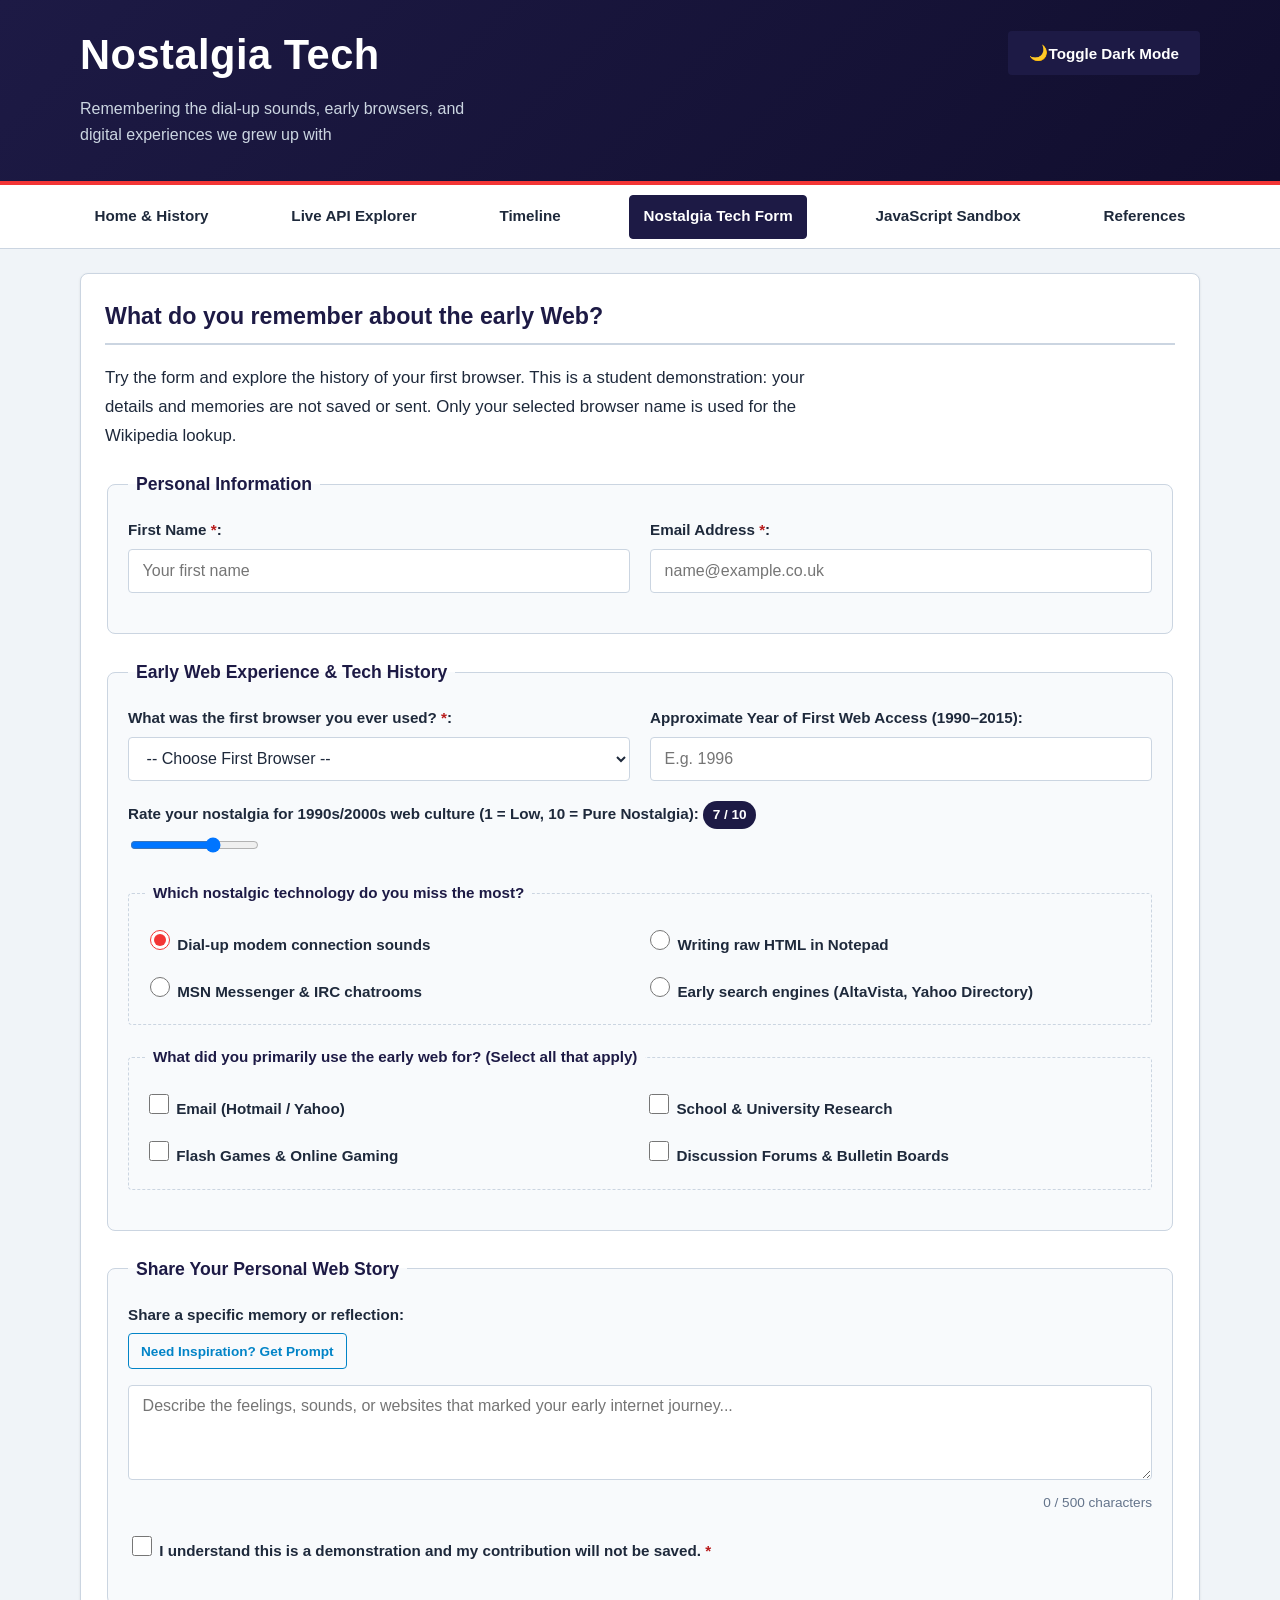
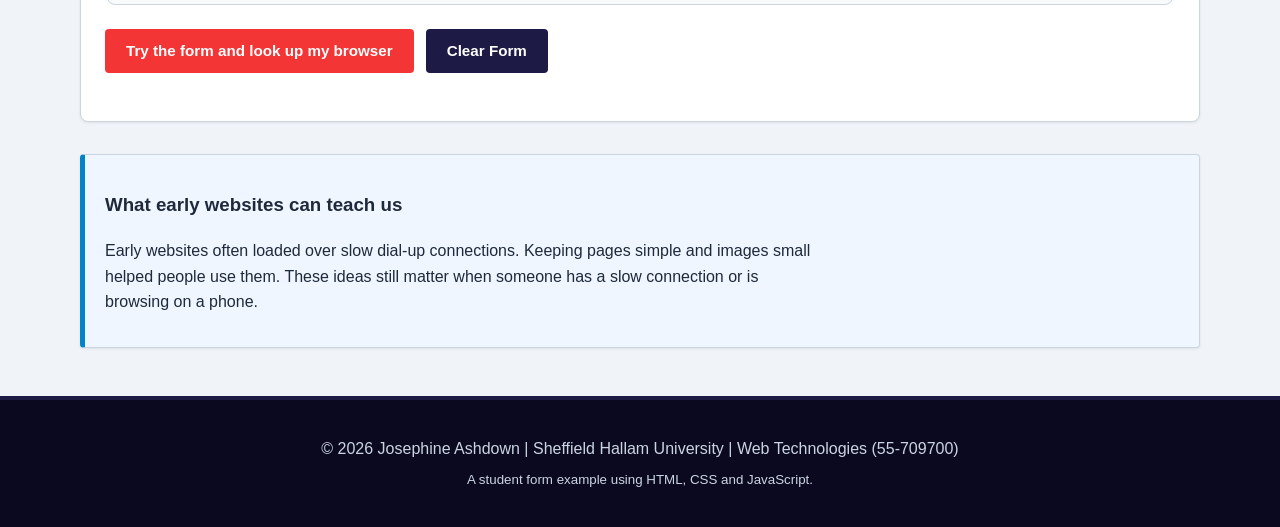
==== commit 9e449520: "Add files via upload" ====
--- a/nostalgia-tech.html
+++ b/nostalgia-tech.html
@@ -3,8 +3,8 @@
 <head>
     <meta charset="UTF-8">
     <meta name="viewport" content="width=device-width, initial-scale=1.0">
-    <meta name="description" content="Share and archive memories of early web browsers, vintage web technologies, and dial-up internet experiences.">
-    <title>Nostalgia Tech | Web Memories & Archive Community</title>
+    <meta name="description" content="Try a form about your first browser and early memories of the internet.">
+    <title>Nostalgia Tech | Early web memories</title>
     
     <!-- External Mobile-First Stylesheet -->
     <link rel="stylesheet" href="style.css">
@@ -39,18 +39,19 @@
         </div>
     </nav>
 
+    <noscript><p class="callout-box">Enable JavaScript to try the form. No information will be submitted.</p></noscript>
     <main id="main-content" tabindex="-1">
         <section class="content-section card-surface">
-            <h2>Join the Nostalgia Tech Community &amp; Archive</h2>
+            <h2>What do you remember about the early Web?</h2>
             <p class="lead-text">
-                Contribute your memories to our living digital archive. Completing this form allows you to register your early web experiences and automatically query historical metadata from our Web Technologies API.
+                Try the form and explore the history of your first browser. This is a student demonstration: your details and memories are not saved or sent. Only your selected browser name is used for the Wikipedia lookup.
             </p>
 
-            <!-- Comprehensive HTML5 Form showcasing advanced elements and validation -->
+            <!-- Form controls and validation -->
             <!-- Citation: HTML Forms and Validation patterns adapted from W3Schools HTML Forms:
                  https://www.w3schools.com/html/html_forms.asp
                  https://www.w3schools.com/html/html_form_input_types.asp -->
-            <form id="nostalgia-form" class="styled-form" novalidate>
+            <form onsubmit="return false" id="nostalgia-form" class="styled-form" novalidate>
                 
                 <!-- Fieldset 1: Identity & Credentials -->
                 <fieldset class="form-fieldset">
@@ -210,7 +211,7 @@
                     <div class="form-group checkbox-consent">
                         <label class="checkbox-label">
                             <input type="checkbox" id="subscribe-checkbox" name="subscribe" required aria-required="true">
-                            <span>I agree to have my contribution included in the Web Technologies student archive demonstration. <span class="required-indicator">*</span></span>
+                            <span>I understand this is a demonstration and my contribution will not be saved. <span class="required-indicator">*</span></span>
                         </label>
                     </div>
                 </fieldset>
@@ -218,7 +219,7 @@
                 <!-- Form Controls & Actions -->
                 <div class="form-actions">
                     <button type="submit" id="submit-form-btn" class="btn btn-primary">
-                        Submit &amp; Fetch Historical Data
+                        Try the form and look up my browser
                     </button>
                     <button type="reset" id="reset-form-btn" class="btn btn-secondary">
                         Clear Form
@@ -229,24 +230,32 @@
             <!-- Dynamic Post-Submission Status & Live API Feedback -->
             <div id="form-feedback" class="status-banner" role="status" aria-live="polite"></div>
             
-            <!-- Injected dynamic historical card from API based on user's first browser -->
+            <!-- Browser summary appears here after a lookup -->
             <div id="browser-historical-card" class="api-results-wrapper"></div>
         </section>
 
         <!-- Contextual Sidebar / Aside -->
         <aside class="content-section callout-box">
-            <h3>Why Web Nostalgia Matters in Software Engineering</h3>
+            <h3>What early websites can teach us</h3>
             <p>
-                Reflecting on early browsers reminds modern developers of the importance of progressive enhancement, lightweight assets, and universal accessibility. The earliest sites loaded over 28.8k dial-up connections, requiring strict performance budgets and semantic structure.
+                Early websites often loaded over slow dial-up connections. Keeping pages simple and images small helped people use them. These ideas still matter when someone has a slow connection or is browsing on a phone.
             </p>
         </aside>
     </main>
+
+    <dialog id="details-modal" class="details-dialog" aria-labelledby="modal-title">
+        <div class="modal-card">
+            <button type="button" id="modal-close-btn" class="modal-close" aria-label="Close details">&times;</button>
+            <h3 id="modal-title">Technology details</h3>
+            <div id="modal-body"></div>
+        </div>
+    </dialog>
 
     <!-- Semantic Footer -->
     <footer class="site-footer">
         <div class="footer-container">
             <p>&copy; 2026 Josephine Ashdown | Sheffield Hallam University | Web Technologies (55-709700)</p>
-            <p><small>Designed with accessible semantic HTML forms, constraint validation, and mobile-first CSS.</small></p>
+            <p><small>A student form example using HTML, CSS and JavaScript.</small></p>
         </div>
     </footer>
 </body>
--- a/style.css
+++ b/style.css
@@ -1,16 +1,16 @@
 /* ==========================================================================
-   WEB TECHNOLOGIES (55-709700) – MASTER STYLESHEET
-   Architecture: Mobile-First Responsive Design (W3C / WCAG 2.1 AA Compliant)
+   Web Technologies: styles
+   Base styles for small screens; media queries adjust larger layouts
    Author: Josephine Ashdown
    ========================================================================== */
 
 /* --------------------------------------------------------------------------
-   1. CSS Custom Properties (Design Tokens & Color Palette)
+   1. Colours, fonts and spacing
    Citation: CSS Variables pattern adapted from W3Schools CSS Variables:
    https://www.w3schools.com/css/css3_variables.asp
    -------------------------------------------------------------------------- */
 :root {
-    /* Brand Theme Colors */
+    /* Main colours */
     --color-primary: #1d1a45;       /* Deep Navy Blue */
     --color-primary-hover: #2e2a6d;
     --color-secondary: #f33535;     /* Accent Red */
@@ -283,7 +283,7 @@
 }
 
 /* --------------------------------------------------------------------------
-   7. Buttons & Form Controls (Touch Targets >= 44px for Mobile WCAG)
+   7. Buttons and form controls
    Citation: CSS Buttons adapted from W3Schools CSS Buttons:
    https://www.w3schools.com/css/css3_buttons.asp
    -------------------------------------------------------------------------- */
@@ -338,7 +338,7 @@
 }
 
 /* --------------------------------------------------------------------------
-   8. Form Styles & Attribute Selectors (Meets Forms Criterion)
+   8. Forms and input styles
    Citation: Form Styling & Attribute Selectors adapted from W3Schools:
    https://www.w3schools.com/css/css_form.asp
    https://www.w3schools.com/css/css_attribute_selectors.asp
@@ -491,7 +491,7 @@
 }
 
 /* --------------------------------------------------------------------------
-   9. Live API Results & Dynamic Cards (Meets API Criterion)
+   9. Search results and status messages
    Citation: CSS Grid Cards adapted from W3Schools CSS Grid:
    https://www.w3schools.com/css/css_grid.asp
    -------------------------------------------------------------------------- */
@@ -828,7 +828,7 @@
 }
 
 /* ==========================================================================
-   15. PROGRESSIVE ENHANCEMENT (MOBILE-FIRST BREAKPOINTS)
+   15. Layout changes for larger screens
    Citation: CSS Media Queries min-width pattern adapted from W3Schools:
    https://www.w3schools.com/css/css_rwd_mediaqueries.asp
    ========================================================================== */
@@ -904,3 +904,41 @@
         scroll-behavior: auto !important;
     }
 }
+
+/* Tabs: mobile-first layout, selected-state attribute selector and focus states.
+   Pattern reference: https://www.w3.org/WAI/ARIA/apg/patterns/tabs/ */
+[hidden] { display: none !important; }
+.site-header { padding: 1.35rem 1rem; text-align: left; }
+.header-content { position: relative; max-width: 1120px; }
+.site-header h1 { font-size: clamp(1.8rem, 4vw, 2.6rem); }
+.site-header .tagline { max-width: 65ch; margin-bottom: .75rem; }
+.site-nav { background: var(--bg-surface); border-bottom: 1px solid var(--border-color); }
+.nav-container { max-width: 1152px; margin: auto; padding: .6rem 1rem; flex-wrap: wrap; white-space: normal; justify-content: space-between; overflow: visible; }
+.section-tabs { display: flex; flex-wrap: wrap; gap: .35rem; }
+.site-nav .nav-link { color: var(--text-primary); display: inline-flex; align-items: center; min-height: 44px; border: 1px solid transparent; }
+.site-nav .nav-link:hover { background: var(--bg-surface-alt); color: var(--text-primary); }
+.site-nav .nav-link[aria-selected="true"], .site-nav .nav-link[aria-current="page"] { background: var(--color-primary); color: white; border-color: var(--color-primary); }
+.site-nav .highlight-link { background: var(--bg-surface-alt); border-color: var(--border-color); }
+main { max-width: 1152px; min-height: 55vh; }
+.content-section { scroll-margin-top: 9rem; }
+.content-section > p { max-width: 80ch; }
+.content-section[role="tabpanel"] { background: var(--bg-surface); border: 1px solid var(--border-color); border-radius: 12px; padding: clamp(1rem, 3vw, 2rem); }
+mark { background: #fff0ba; color: #3b3007; padding: .1em .3em; border-radius: 3px; }
+.explorer-empty { padding: 1.5rem; border: 1px dashed var(--border-color); border-radius: 8px; color: var(--text-muted); }
+.api-card-content .open-details-btn { display: block; margin-top: 1rem; }
+.details-dialog { width: min(650px, calc(100% - 2rem)); max-height: 90vh; padding: 0; border: 1px solid var(--border-color); border-radius: 12px; background: var(--bg-surface); color: var(--text-primary); }
+.details-dialog::backdrop { background: rgb(0 0 0 / .65); }
+.details-dialog .modal-card { max-height: 85vh; border-radius: 0; box-shadow: none; }
+.modal-close { min-width: 44px; min-height: 44px; }
+body.dark-mode { --color-error: #fca5a5; --color-success: #86efac; --color-warning: #fcd34d; }
+@media (min-width: 768px) {
+    .site-header .tagline { padding-right: 10rem; }
+    .site-header #theme-button { position: absolute; right: 0; top: .6rem; }
+    .section-tabs { flex-wrap: nowrap; }
+}
+@media print {
+    .content-section[hidden] { display: block !important; }
+    .site-nav, #theme-button, .details-dialog, .form-actions, .demo-buttons { display: none !important; }
+    body, body.dark-mode { background: white; color: black; --text-primary: black; --text-muted: #333; --bg-surface: white; }
+    .content-section { break-inside: avoid; }
+}
